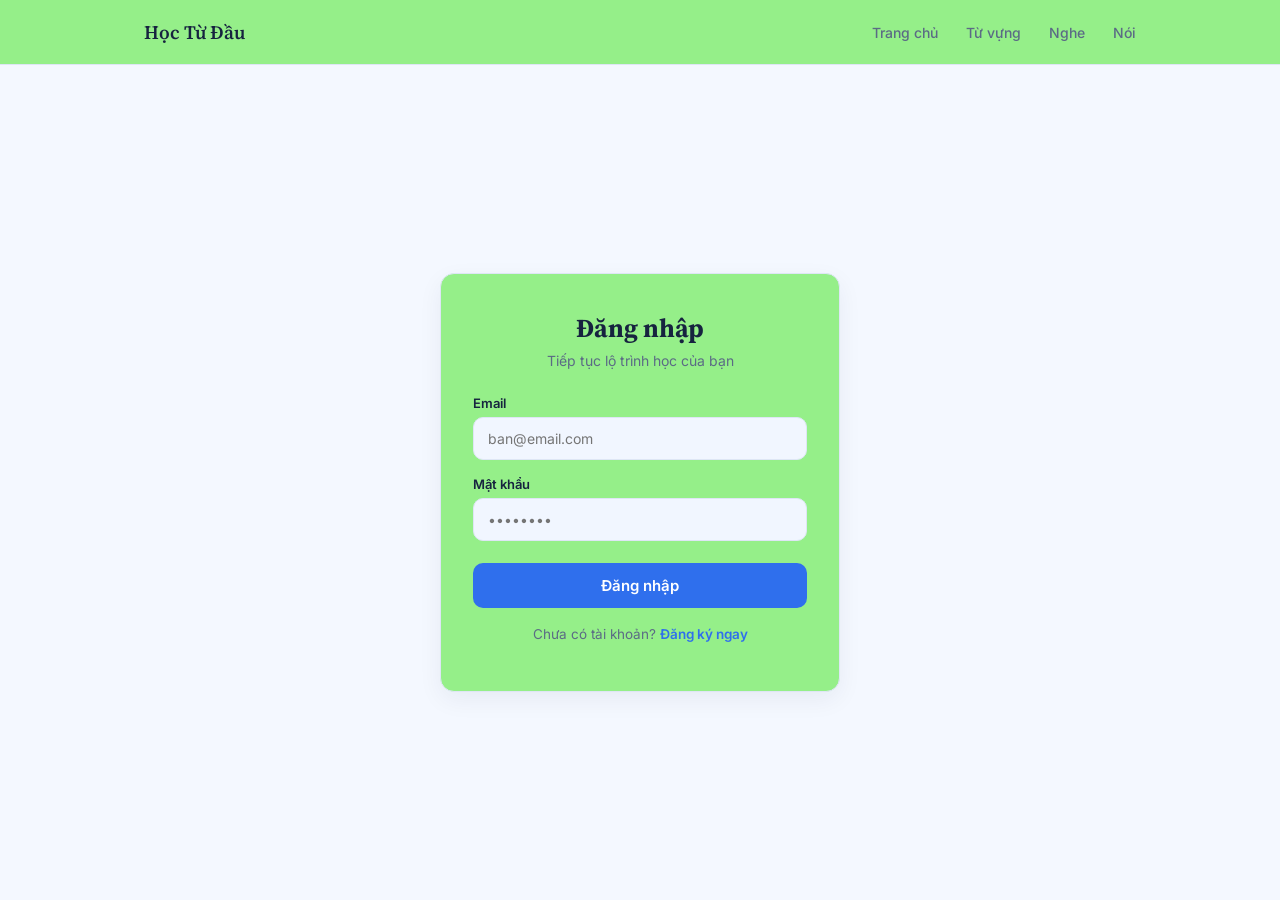
==== login.html @ 194d9481 "first commit" ====
<!DOCTYPE html>
<html lang="vi">
<head>
<meta charset="UTF-8">
<meta name="viewport" content="width=device-width, initial-scale=1.0">
<title>Đăng nhập — Học Từ Đầu</title>
<link rel="preconnect" href="https://fonts.googleapis.com">
<link href="https://fonts.googleapis.com/css2?family=Source+Serif+4:opsz,wght@8..60,500;8..60,600&family=Inter:wght@400;500;600;700&display=swap" rel="stylesheet">
<link rel="stylesheet" href="assets/css/style.css">
</head>
<body>

  <header class="site-header">
    <div class="container">
      <a href="index.html" class="logo">Học Từ Đầu</a>
      <ul class="nav-links">
        <li><a href="index.html">Trang chủ</a></li>
        <li><a href="pages/tu-vung.html">Từ vựng</a></li>
        <li><a href="pages/nghe.html">Nghe</a></li>
        <li><a href="pages/noi.html">Nói</a></li>
      </ul>
    </div>
  </header>

  <div class="auth-wrap">
    <div class="auth-card">
      <h1>Đăng nhập</h1>
      <p class="auth-sub">Tiếp tục lộ trình học của bạn</p>

      <div class="auth-banner warn" id="authBanner"></div>

      <form id="loginForm">
        <div class="field">
          <label for="email">Email</label>
          <input type="email" id="email" placeholder="ban@email.com" required>
        </div>
        <div class="field">
          <label for="password">Mật khẩu</label>
          <input type="password" id="password" placeholder="••••••••" required>
        </div>
        <button type="submit" class="auth-submit">Đăng nhập</button>
      </form>

      <p class="auth-switch">
        Chưa có tài khoản? <a href="signup.html">Đăng ký ngay</a>
      </p>
    </div>
  </div>

  <script src="assets/js/auth.js"></script>
  <script>
    const banner = document.getElementById('authBanner');

    document.getElementById('loginForm').addEventListener('submit', (e) => {
      e.preventDefault();
      const email = document.getElementById('email').value.trim();
      const password = document.getElementById('password').value;

      const result = loginUser(email, password);

      if (result.ok) {
        window.location.href = 'index.html';
        return;
      }

      if (result.reason === 'no-account') {
        banner.textContent = 'Bạn chưa có tài khoản. Vui lòng đăng ký tài khoản trước khi đăng nhập.';
      } else {
        banner.textContent = 'Sai mật khẩu. Vui lòng thử lại.';
      }
      banner.classList.add('show');
    });
  </script>

</body>
</html>
---- assets/css/style.css ----
:root{
  --ink:#16233F;
  --ink-soft:#5B6B85;
  --paper:#F4F8FF;
  --card:#95ef89;
  --blue:#2F6FED;
  --blue-deep:#1E52C2;
  --blue-soft:#E7EFFE;
  --blue-softer:#F1F6FF;
  --sage:#2E9B6B;
  --sage-soft:#E3F5EC;
  --coral:#E0574B;
  --coral-soft:#FCEAE8;
  --lock:#9AA6BC;
  --lock-soft:#EEF1F6;
  --line:#DEE6F5;
  --radius:14px;
  
  --amber:var(--blue-soft);
  --amber-deep:var(--blue--softer);
}
*{ box-sizing:border-box; }
body{
  margin:0;
  background:var(--paper);
  font-family:'Inter',sans-serif;
  color:var(--ink);
}
a{ color:inherit; }
.container{
  max-width:1040px;
  margin:0 auto;
  padding:0 24px;
}

/* ---------- Header / Nav ---------- */
.site-header{
  background:var(--card);
  border-bottom:1px solid var(--line);
}
.site-header .container{
  display:flex;
  align-items:center;
  justify-content:space-between;
  height:64px;
}
.logo{
  font-family:'Source Serif 4',serif;
  font-weight:600;
  font-size:19px;
  text-decoration:none;
  color:var(--ink);
}
.nav-links{
  display:flex;
  gap:28px;
  list-style:none;
  margin:0;
  padding:0;
}
.nav-links a{
  text-decoration:none;
  font-size:14px;
  font-weight:500;
  color:var(--ink-soft);
  padding:6px 0;
  border-bottom:2px solid transparent;
}
.nav-links a:hover,
.nav-links a.active{
  color:var(--ink);
  border-bottom-color:var(--amber);
}

/* ---------- Hero ---------- */
.hero{
  padding:72px 0 56px;
}
.hero .container{
  display:flex;
  flex-direction:column;
  align-items:flex-start;
  max-width:640px;
}
.hero .eyebrow{
  font-size:14px;
  color:var(--sage);
  font-weight:600;
  margin:0 0 14px;
}
.hero h1{
  font-family:'Source Serif 4',serif;
  font-weight:600;
  font-size:44px;
  line-height:1.15;
  letter-spacing:-0.01em;
  margin:0 0 18px;
}
.hero p{
  font-size:16px;
  line-height:1.6;
  color:var(--ink-soft);
  margin:0 0 32px;
}
.hero-actions{
  display:flex;
  gap:14px;
}
.btn{
  display:inline-block;
  text-decoration:none;
  font-family:'Inter',sans-serif;
  font-weight:600;
  font-size:15px;
  padding:13px 24px;
  border-radius:10px;
  border:1px solid transparent;
  cursor:pointer;
}
.btn-primary{
  background:var(--ink);
  color:#fff;
}
.btn-primary:hover{ background:#101c33; }
.btn-secondary{
  background:transparent;
  color:var(--ink);
  border-color:var(--line);
}
.btn-secondary:hover{ border-color:var(--ink); }

/* ---------- Feature cards ---------- */
.features{
  padding:8px 0 72px;
}
.features .section-title{
  font-family:'Source Serif 4',serif;
  font-size:24px;
  font-weight:600;
  margin:0 0 6px;
}
.features .section-sub{
  color:var(--ink-soft);
  font-size:15px;
  margin:0 0 32px;
}
.feature-grid{
  display:grid;
  grid-template-columns:repeat(3,1fr);
  gap:20px;
}
.feature-card{
  background:var(--card);
  border:1px solid var(--line);
  border-radius:var(--radius);
  padding:26px 22px;
  text-decoration:none;
  color:var(--ink);
  display:flex;
  flex-direction:column;
  gap:10px;
}
.feature-card:hover{ border-color:var(--amber); }
.feature-card .icon{
  width:38px;
  height:38px;
  border-radius:10px;
  display:flex;
  align-items:center;
  justify-content:center;
  font-size:18px;
  margin-bottom:6px;
}
.feature-card.vocab .icon{ background:var(--sage-soft); }
.feature-card.listen .icon{ background:#E3EAF7; }
.feature-card.speak .icon{ background:var(--coral-soft); }
.feature-card h3{
  font-size:17px;
  margin:0;
}
.feature-card p{
  font-size:14px;
  color:var(--ink-soft);
  line-height:1.5;
  margin:0;
}
.feature-card .status{
  font-size:12px;
  font-weight:600;
  margin-top:4px;
}
.status.ready{ color:var(--sage); }
.status.soon{ color:var(--ink-soft); }

/* ---------- Footer ---------- */
.site-footer{
  border-top:1px solid var(--line);
  padding:24px 0;
}
.site-footer .container{
  font-size:13px;
  color:var(--ink-soft);
}

/* ---------- Placeholder page (Nghe / Nói) ---------- */
.placeholder-wrap{
  padding:80px 0;
  text-align:center;
}
.placeholder-wrap .badge{
  display:inline-block;
  background:var(--sage-soft);
  color:var(--sage);
  font-size:13px;
  font-weight:600;
  padding:6px 14px;
  border-radius:99px;
  margin-bottom:18px;
}
.placeholder-wrap h1{
  font-family:'Source Serif 4',serif;
  font-size:30px;
  margin:0 0 12px;
}
.placeholder-wrap p{
  color:var(--ink-soft);
  max-width:440px;
  margin:0 auto 28px;
  line-height:1.6;
}

@media (max-width:720px){
  .feature-grid{ grid-template-columns:1fr; }
  .hero h1{ font-size:32px; }
  .nav-links{ display:none; }
}

/* ---------- Flashcard page (trang từ vựng) ---------- */
.page-wrap{
  display:flex;
  flex-direction:column;
  align-items:center;
  padding:48px 20px 80px;
}
.page-wrap header.page-head{
  text-align:center;
  margin-bottom:32px;
}
.page-head .eyebrow{
  font-size:14px;
  color:var(--ink-soft);
  margin:0 0 6px;
}
.page-head h1{
  font-family:'Source Serif 4',serif;
  font-weight:600;
  font-size:32px;
  margin:0;
  letter-spacing:-0.01em;
}
.progress-wrap{ width:100%; max-width:420px; margin-bottom:28px; }
.progress-track{ height:6px; background:var(--line); border-radius:99px; overflow:hidden; }
.progress-fill{ height:100%; background:var(--amber); border-radius:99px; transition:width .35s ease; width:0%; }
.progress-label{ display:flex; justify-content:space-between; font-size:13px; color:var(--ink-soft); margin-top:8px; }

.card{
  width:100%; max-width:420px;
  background:var(--card);
  border-radius:var(--radius);
  border:1px solid var(--line);
  box-shadow:0 1px 2px rgba(27,42,74,.04), 0 8px 24px rgba(27,42,74,.06);
  padding:40px 32px 32px;
  text-align:center;
  position:relative;
}
.card-index{ position:absolute; top:18px; left:20px; font-size:13px; color:var(--ink-soft); }
.word-en{ font-family:'Source Serif 4',serif; font-weight:600; font-size:38px; margin:20px 0 4px; letter-spacing:-0.01em; }
.word-type{ font-size:13px; color:var(--ink-soft); margin-bottom:24px; font-style:italic; }

.sound-btn{
  display:inline-flex; align-items:center; gap:6px;
  background:none; border:1px solid var(--line); border-radius:99px;
  padding:8px 16px; font-size:14px; color:var(--ink); cursor:pointer;
  margin-bottom:28px; font-family:'Inter',sans-serif;
}
.sound-btn:hover{ border-color:var(--amber); color:var(--amber-deep); }

.meaning-box{
  text-align:left; background:var(--paper); border-radius:10px; padding:16px 18px;
  margin-bottom:24px; max-height:0; overflow:hidden; opacity:0;
  transition:max-height .3s ease, opacity .3s ease;
}
.meaning-box.show{ max-height:200px; opacity:1; }
.meaning-box .vi{ font-weight:600; font-size:18px; margin:0 0 6px; color:var(--sage); }
.meaning-box .example{ font-size:14px; color:var(--ink-soft); margin:0; line-height:1.5; }

.reveal-btn{
  width:100%; background:var(--ink); color:#fff; border:none; border-radius:10px;
  padding:14px; font-size:15px; font-weight:600; cursor:pointer; margin-bottom:16px;
  font-family:'Inter',sans-serif;
}
.reveal-btn:hover{ background:#101c33; }
.reveal-btn:disabled{ background:var(--line); color:var(--ink-soft); cursor:default; }

.judge-row{ display:flex; gap:12px; }
.judge-btn{
  flex:1; border:none; border-radius:10px; padding:14px; font-size:15px; font-weight:600;
  cursor:pointer; font-family:'Inter',sans-serif; transition:transform .1s ease;
}
.judge-btn:disabled{ opacity:.4; cursor:default; }
.judge-btn:active:not(:disabled){ transform:scale(0.97); }
.btn-forgot{ background:var(--coral-soft); color:var(--coral); }
.btn-forgot:hover:not(:disabled){ background:#F2D6D1; }
.btn-known{ background:var(--sage-soft); color:var(--sage); }
.btn-known:hover:not(:disabled){ background:#D5E7DB; }

.summary{ text-align:center; }
.summary h2{ font-family:'Source Serif 4',serif; font-size:28px; margin:0 0 8px; }
.summary p{ color:var(--ink-soft); margin:0 0 24px; }
.stat-row{ display:flex; gap:16px; justify-content:center; margin-bottom:28px; }
.stat{ padding:16px 24px; border-radius:10px; }
.stat.known{ background:var(--sage-soft); }
.stat.forgot{ background:var(--coral-soft); }
.stat .num{ font-size:28px; font-weight:700; font-family:'Source Serif 4',serif; }
.stat.known .num{ color:var(--sage); }
.stat.forgot .num{ color:var(--coral); }
.stat .label{ font-size:13px; color:var(--ink-soft); margin-top:2px; }
.restart-btn{
  background:var(--amber); color:#fff; border:none; border-radius:10px;
  padding:14px 28px; font-size:15px; font-weight:600; cursor:pointer; font-family:'Inter',sans-serif;
}
.restart-btn:hover{ background:var(--amber-deep); }
.hidden{ display:none; }

/* ================= AUTH (Đăng nhập / Đăng ký) ================= */
.auth-wrap{
  min-height:calc(100vh - 65px);
  display:flex;
  align-items:center;
  justify-content:center;
  padding:40px 20px;
}
.auth-card{
  width:100%;
  max-width:400px;
  background:var(--card);
  border:1px solid var(--line);
  border-radius:var(--radius);
  padding:36px 32px;
  box-shadow:0 8px 24px rgba(22,35,63,.06);
}
.auth-card h1{
  font-family:'Source Serif 4',serif;
  font-size:26px;
  margin:0 0 6px;
  text-align:center;
}
.auth-card .auth-sub{
  text-align:center;
  color:var(--ink-soft);
  font-size:14px;
  margin:0 0 26px;
}
.field{ margin-bottom:16px; }
.field label{
  display:block;
  font-size:13px;
  font-weight:600;
  margin-bottom:6px;
  color:var(--ink);
}
.field input{
  width:100%;
  padding:12px 14px;
  border:1px solid var(--line);
  border-radius:10px;
  font-size:14px;
  font-family:'Inter',sans-serif;
  background:var(--blue-softer);
}
.field input:focus{
  outline:none;
  border-color:var(--blue);
  background:#fff;
}
.auth-submit{
  width:100%;
  background:var(--blue);
  color:#fff;
  border:none;
  border-radius:10px;
  padding:13px;
  font-size:15px;
  font-weight:600;
  cursor:pointer;
  font-family:'Inter',sans-serif;
  margin-top:6px;
}
.auth-submit:hover{ background:var(--blue-deep); }
.auth-switch{
  text-align:center;
  font-size:13.5px;
  color:var(--ink-soft);
  margin-top:18px;
}
.auth-switch a{ color:var(--blue); font-weight:600; text-decoration:none; }
.auth-switch a:hover{ text-decoration:underline; }
.auth-banner{
  display:none;
  font-size:13.5px;
  padding:10px 14px;
  border-radius:10px;
  margin-bottom:18px;
  line-height:1.5;
}
.auth-banner.show{ display:block; }
.auth-banner.warn{ background:var(--coral-soft); color:var(--coral); }
.auth-banner.ok{ background:var(--sage-soft); color:var(--sage); }
.nav-auth{
  display:flex;
  align-items:center;
  gap:10px;
}
.nav-auth .btn{ padding:9px 18px; font-size:13.5px; }
.nav-user{
  display:flex;
  align-items:center;
  gap:10px;
  font-size:14px;
  font-weight:600;
}
.nav-user .avatar{
  width:32px; height:32px; border-radius:50%;
  background:var(--blue-soft); color:var(--blue-deep);
  display:flex; align-items:center; justify-content:center;
  font-size:13px; font-weight:700;
}
.nav-user .logout-link{
  font-size:13px; font-weight:500; color:var(--ink-soft);
  text-decoration:none; border-bottom:1px dashed var(--line);
}

/* ================= Level selector (A1 - C2) ================= */
.level-select-wrap{ padding:44px 0 12px; }
.level-select-wrap .container{ max-width:1040px; }
.level-select-wrap .page-title{
  font-family:'Source Serif 4',serif;
  font-size:28px;
  margin:0 0 4px;
}
.level-select-wrap .page-sub{
  color:var(--ink-soft);
  font-size:14.5px;
  margin:0 0 24px;
}
.level-row{
  display:flex;
  gap:10px;
  flex-wrap:wrap;
  margin-bottom:36px;
}
.level-pill{
  border:1.5px solid var(--line);
  background:var(--card);
  border-radius:12px;
  padding:12px 18px;
  cursor:pointer;
  text-align:left;
  font-family:'Inter',sans-serif;
  min-width:96px;
}
.level-pill .code{
  font-family:'Source Serif 4',serif;
  font-weight:600;
  font-size:18px;
  color:var(--ink);
}
.level-pill .name{
  display:block;
  font-size:11.5px;
  color:var(--ink-soft);
  margin-top:2px;
}
.level-pill.active{
  border-color:var(--blue);
  background:var(--blue-soft);
}
.level-pill.active .code{ color:var(--blue-deep); }
.level-pill:not(.active):hover{ border-color:var(--ink-soft); }

/* ================= Topic grid (chủ đề học) ================= */
.topic-grid{
  display:grid;
  grid-template-columns:repeat(4,1fr);
  gap:18px;
  padding-bottom:56px;
}
.topic-card{
  background:var(--card);
  border:1px solid var(--line);
  border-radius:var(--radius);
  padding:22px 16px;
  text-align:center;
  text-decoration:none;
  color:var(--ink);
  display:flex;
  flex-direction:column;
  align-items:center;
  gap:8px;
}
.topic-card .emoji{
  width:52px; height:52px;
  border-radius:50%;
  background:var(--blue-soft);
  display:flex; align-items:center; justify-content:center;
  font-size:24px;
  margin-bottom:4px;
}
.topic-card h3{ margin:0; font-size:15px; }
.topic-card .meta{ font-size:12px; color:var(--ink-soft); }
.topic-card.unlocked:hover{ border-color:var(--blue); }
.topic-card.locked{
  opacity:.6;
  cursor:default;
  pointer-events:none;
}
.topic-card.locked .emoji{ background:var(--lock-soft); color:var(--lock); }
.topic-card .lock-tag{
  font-size:11px;
  font-weight:600;
  color:var(--lock);
  background:var(--lock-soft);
  padding:3px 9px;
  border-radius:99px;
}

@media (max-width:760px){
  .topic-grid{ grid-template-columns:repeat(2,1fr); }
}

/* ================= Fill-in-the-blank (viết từ) ================= */
.fill-blank-box{
  text-align:left;
}
.fill-blank-box .instruction{
  font-size:13px;
  color:var(--ink-soft);
  margin:0 0 18px;
}
.fill-sentence{
  font-size:17px;
  line-height:1.7;
  margin-bottom:18px;
}
.fill-sentence input{
  width:120px;
  border:none;
  border-bottom:2px solid var(--blue);
  background:var(--blue-softer);
  border-radius:6px 6px 0 0;
  padding:4px 8px;
  font-size:16px;
  font-family:'Inter',sans-serif;
  text-align:center;
}
.fill-sentence input:focus{ outline:none; background:var(--blue-soft); }
.fill-sentence input.correct{ border-color:var(--sage); background:var(--sage-soft); }
.fill-sentence input.wrong{ border-color:var(--coral); background:var(--coral-soft); }
.fill-hint{
  font-size:13px;
  color:var(--ink-soft);
  margin-bottom:20px;
}
.check-btn{
  width:100%;
  background:var(--blue);
  color:#fff;
  border:none;
  border-radius:10px;
  padding:14px;
  font-size:15px;
  font-weight:600;
  cursor:pointer;
  font-family:'Inter',sans-serif;
}
.check-btn:hover{ background:var(--blue-deep); }
.fill-feedback{
  margin-top:14px;
  font-size:14px;
  font-weight:600;
  text-align:center;
}
.fill-feedback.ok{ color:var(--sage); }
.fill-feedback.no{ color:var(--coral); }

/* ================= Nghe: hội thoại điền từ ================= */
.dialogue-card{
  width:100%;
  max-width:560px;
  background:var(--card);
  border:1px solid var(--line);
  border-radius:var(--radius);
  padding:30px 28px;
  box-shadow:0 1px 2px rgba(22,35,63,.04), 0 8px 24px rgba(22,35,63,.06);
}
.dialogue-scene{
  font-size:13px;
  color:var(--ink-soft);
  background:var(--blue-softer);
  border-radius:10px;
  padding:10px 14px;
  margin-bottom:20px;
}
.dialogue-line{
  display:flex;
  gap:12px;
  margin-bottom:18px;
  align-items:flex-start;
}
.dialogue-line .speaker{
  width:34px; height:34px; border-radius:50%;
  background:var(--blue-soft); color:var(--blue-deep);
  display:flex; align-items:center; justify-content:center;
  font-size:13px; font-weight:700; flex-shrink:0;
}
.dialogue-line .bubble{
  background:var(--blue-softer);
  border-radius:10px;
  padding:12px 14px;
  font-size:14.5px;
  line-height:1.6;
  flex:1;
}
.dialogue-line .play-line{
  border:none; background:none; cursor:pointer;
  font-size:15px; margin-right:6px;
}
.dialogue-line input{
  border:none;
  border-bottom:2px solid var(--blue);
  background:#fff;
  border-radius:4px 4px 0 0;
  padding:2px 6px;
  font-size:14.5px;
  width:100px;
  text-align:center;
  font-family:'Inter',sans-serif;
}
.dialogue-line input.correct{ border-color:var(--sage); background:var(--sage-soft); }
.dialogue-line input.wrong{ border-color:var(--coral); background:var(--coral-soft); }

/* ================= Nói: hội thoại luyện nói ================= */
.speak-card{
  width:100%;
  max-width:560px;
  background:var(--card);
  border:1px solid var(--line);
  border-radius:var(--radius);
  padding:30px 28px 26px;
  box-shadow:0 1px 2px rgba(22,35,63,.04), 0 8px 24px rgba(22,35,63,.06);
}
.speak-scene{
  font-size:13px;
  color:var(--ink-soft);
  background:var(--blue-softer);
  border-radius:10px;
  padding:10px 14px;
  margin-bottom:20px;
}
.chat-log{
  display:flex;
  flex-direction:column;
  gap:14px;
  margin-bottom:22px;
  min-height:60px;
}
.chat-bubble{
  max-width:78%;
  padding:11px 14px;
  border-radius:14px;
  font-size:14.5px;
  line-height:1.55;
}
.chat-bubble.ai{
  align-self:flex-start;
  background:var(--blue-softer);
  border-bottom-left-radius:4px;
}
.chat-bubble.me{
  align-self:flex-end;
  background:var(--blue);
  color:#fff;
  border-bottom-right-radius:4px;
}
.chat-bubble .play-line{
  border:none; background:none; cursor:pointer; font-size:13px; margin-right:6px;
}
.speak-controls{
  display:flex;
  gap:10px;
  align-items:center;
}
.mic-btn{
  flex-shrink:0;
  width:52px; height:52px;
  border-radius:50%;
  border:none;
  background:var(--blue);
  color:#fff;
  font-size:20px;
  cursor:pointer;
}
.mic-btn.recording{ background:var(--coral); }
.mic-btn:hover{ background:var(--blue-deep); }
.speak-hint-text{
  font-size:13px;
  color:var(--ink-soft);
  flex:1;
}
.next-turn-btn{
  width:100%;
  margin-top:16px;
  background:var(--ink);
  color:#fff;
  border:none;
  border-radius:10px;
  padding:13px;
  font-size:14.5px;
  font-weight:600;
  cursor:pointer;
  font-family:'Inter',sans-serif;
}
.next-turn-btn:hover{ background:#0f1a30; }
.next-turn-btn:disabled{ background:var(--line); color:var(--ink-soft); cursor:default; }
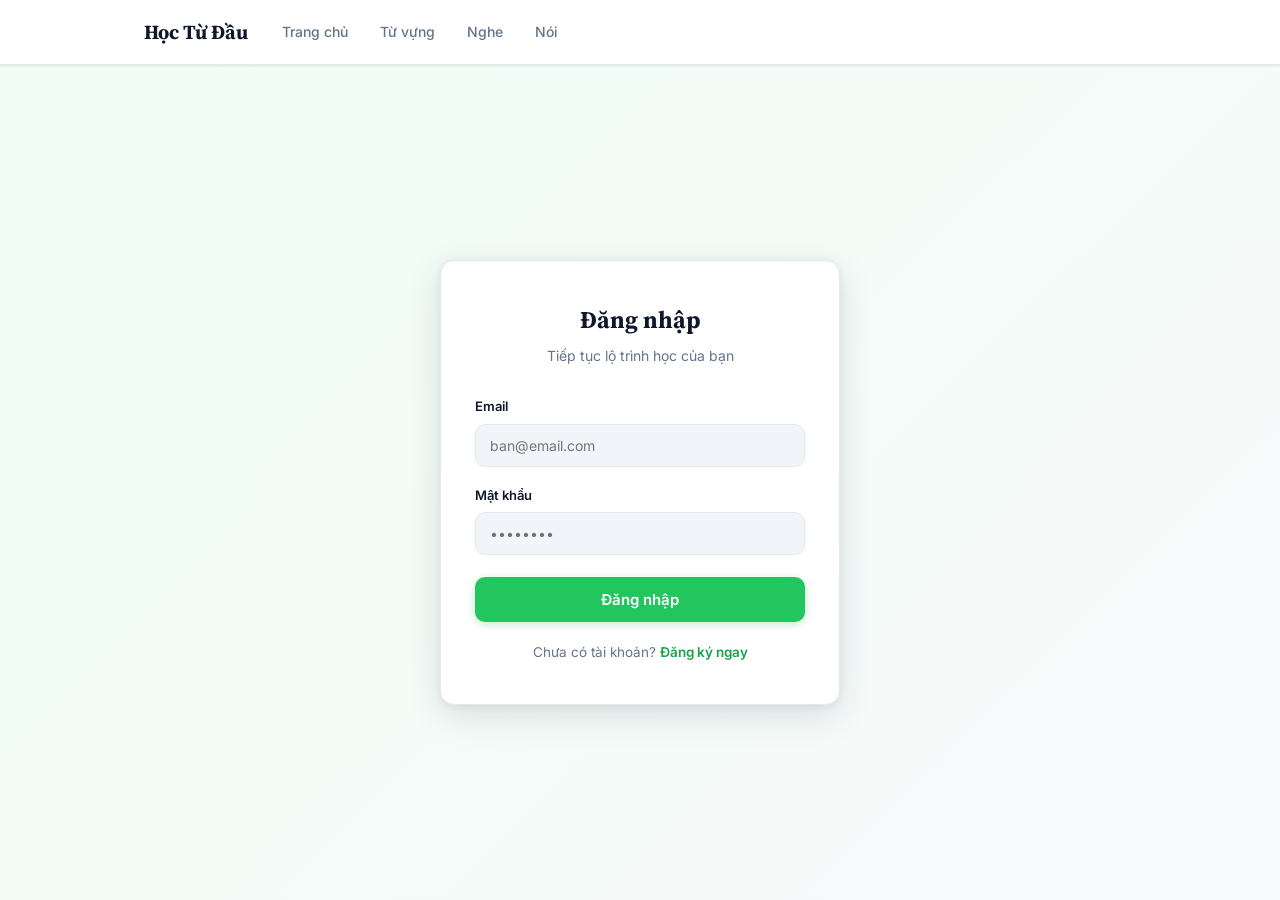
==== commit 920ac39b: "Initial project" ====
--- a/login.html
+++ b/login.html
@@ -49,26 +49,35 @@
 
   <script src="assets/js/auth.js"></script>
   <script>
-    const banner = document.getElementById('authBanner');
+    const banner  = document.getElementById('authBanner');
+    const btnSubmit = document.querySelector('.auth-submit');
 
-    document.getElementById('loginForm').addEventListener('submit', (e) => {
+    document.getElementById('loginForm').addEventListener('submit', async (e) => {
       e.preventDefault();
-      const email = document.getElementById('email').value.trim();
+
+      // Hiện trạng thái đang tải
+      btnSubmit.textContent = 'Đang đăng nhập…';
+      btnSubmit.disabled = true;
+      banner.classList.remove('show');
+
+      const email    = document.getElementById('email').value.trim();
       const password = document.getElementById('password').value;
 
-      const result = loginUser(email, password);
+      // loginUser giờ là async — phải dùng await
+      const result = await loginUser(email, password);
 
       if (result.ok) {
         window.location.href = 'index.html';
         return;
       }
 
-      if (result.reason === 'no-account') {
-        banner.textContent = 'Bạn chưa có tài khoản. Vui lòng đăng ký tài khoản trước khi đăng nhập.';
-      } else {
-        banner.textContent = 'Sai mật khẩu. Vui lòng thử lại.';
-      }
+      // Hiện thông báo lỗi từ server
+      banner.textContent = result.message || 'Email hoặc mật khẩu không đúng.';
       banner.classList.add('show');
+
+      // Khôi phục nút
+      btnSubmit.textContent = 'Đăng nhập';
+      btnSubmit.disabled = false;
     });
   </script>
 
--- a/assets/css/style.css
+++ b/assets/css/style.css
@@ -1,734 +1,1734 @@
-:root{
-  --ink:#16233F;
-  --ink-soft:#5B6B85;
-  --paper:#F4F8FF;
-  --card:#95ef89;
-  --blue:#2F6FED;
-  --blue-deep:#1E52C2;
-  --blue-soft:#E7EFFE;
-  --blue-softer:#F1F6FF;
-  --sage:#2E9B6B;
-  --sage-soft:#E3F5EC;
-  --coral:#E0574B;
-  --coral-soft:#FCEAE8;
-  --lock:#9AA6BC;
-  --lock-soft:#EEF1F6;
-  --line:#DEE6F5;
-  --radius:14px;
-  
-  --amber:var(--blue-soft);
-  --amber-deep:var(--blue--softer);
-}
-*{ box-sizing:border-box; }
-body{
-  margin:0;
-  background:var(--paper);
-  font-family:'Inter',sans-serif;
-  color:var(--ink);
-}
-a{ color:inherit; }
-.container{
-  max-width:1040px;
-  margin:0 auto;
-  padding:0 24px;
-}
-
-/* ---------- Header / Nav ---------- */
-.site-header{
-  background:var(--card);
-  border-bottom:1px solid var(--line);
-}
-.site-header .container{
-  display:flex;
-  align-items:center;
-  justify-content:space-between;
-  height:64px;
-}
-.logo{
-  font-family:'Source Serif 4',serif;
-  font-weight:600;
-  font-size:19px;
-  text-decoration:none;
-  color:var(--ink);
-}
-.nav-links{
-  display:flex;
-  gap:28px;
-  list-style:none;
-  margin:0;
-  padding:0;
-}
-.nav-links a{
-  text-decoration:none;
-  font-size:14px;
-  font-weight:500;
-  color:var(--ink-soft);
-  padding:6px 0;
-  border-bottom:2px solid transparent;
-}
-.nav-links a:hover,
-.nav-links a.active{
-  color:var(--ink);
-  border-bottom-color:var(--amber);
-}
-
-/* ---------- Hero ---------- */
-.hero{
-  padding:72px 0 56px;
-}
-.hero .container{
-  display:flex;
-  flex-direction:column;
-  align-items:flex-start;
-  max-width:640px;
-}
-.hero .eyebrow{
-  font-size:14px;
-  color:var(--sage);
-  font-weight:600;
-  margin:0 0 14px;
-}
-.hero h1{
-  font-family:'Source Serif 4',serif;
-  font-weight:600;
-  font-size:44px;
-  line-height:1.15;
-  letter-spacing:-0.01em;
-  margin:0 0 18px;
-}
-.hero p{
-  font-size:16px;
-  line-height:1.6;
-  color:var(--ink-soft);
-  margin:0 0 32px;
-}
-.hero-actions{
-  display:flex;
-  gap:14px;
-}
-.btn{
-  display:inline-block;
-  text-decoration:none;
-  font-family:'Inter',sans-serif;
-  font-weight:600;
-  font-size:15px;
-  padding:13px 24px;
-  border-radius:10px;
-  border:1px solid transparent;
-  cursor:pointer;
-}
-.btn-primary{
-  background:var(--ink);
-  color:#fff;
-}
-.btn-primary:hover{ background:#101c33; }
-.btn-secondary{
-  background:transparent;
-  color:var(--ink);
-  border-color:var(--line);
-}
-.btn-secondary:hover{ border-color:var(--ink); }
-
-/* ---------- Feature cards ---------- */
-.features{
-  padding:8px 0 72px;
-}
-.features .section-title{
-  font-family:'Source Serif 4',serif;
-  font-size:24px;
-  font-weight:600;
-  margin:0 0 6px;
-}
-.features .section-sub{
-  color:var(--ink-soft);
-  font-size:15px;
-  margin:0 0 32px;
-}
-.feature-grid{
-  display:grid;
-  grid-template-columns:repeat(3,1fr);
-  gap:20px;
-}
-.feature-card{
-  background:var(--card);
-  border:1px solid var(--line);
-  border-radius:var(--radius);
-  padding:26px 22px;
-  text-decoration:none;
-  color:var(--ink);
-  display:flex;
-  flex-direction:column;
-  gap:10px;
-}
-.feature-card:hover{ border-color:var(--amber); }
-.feature-card .icon{
-  width:38px;
-  height:38px;
-  border-radius:10px;
-  display:flex;
-  align-items:center;
-  justify-content:center;
-  font-size:18px;
-  margin-bottom:6px;
-}
-.feature-card.vocab .icon{ background:var(--sage-soft); }
-.feature-card.listen .icon{ background:#E3EAF7; }
-.feature-card.speak .icon{ background:var(--coral-soft); }
-.feature-card h3{
-  font-size:17px;
-  margin:0;
-}
-.feature-card p{
-  font-size:14px;
-  color:var(--ink-soft);
-  line-height:1.5;
-  margin:0;
-}
-.feature-card .status{
-  font-size:12px;
-  font-weight:600;
-  margin-top:4px;
-}
-.status.ready{ color:var(--sage); }
-.status.soon{ color:var(--ink-soft); }
-
-/* ---------- Footer ---------- */
-.site-footer{
-  border-top:1px solid var(--line);
-  padding:24px 0;
-}
-.site-footer .container{
-  font-size:13px;
-  color:var(--ink-soft);
-}
-
-/* ---------- Placeholder page (Nghe / Nói) ---------- */
-.placeholder-wrap{
-  padding:80px 0;
-  text-align:center;
-}
-.placeholder-wrap .badge{
-  display:inline-block;
-  background:var(--sage-soft);
-  color:var(--sage);
-  font-size:13px;
-  font-weight:600;
-  padding:6px 14px;
-  border-radius:99px;
-  margin-bottom:18px;
-}
-.placeholder-wrap h1{
-  font-family:'Source Serif 4',serif;
-  font-size:30px;
-  margin:0 0 12px;
-}
-.placeholder-wrap p{
-  color:var(--ink-soft);
-  max-width:440px;
-  margin:0 auto 28px;
-  line-height:1.6;
-}
-
-@media (max-width:720px){
-  .feature-grid{ grid-template-columns:1fr; }
-  .hero h1{ font-size:32px; }
-  .nav-links{ display:none; }
-}
-
-/* ---------- Flashcard page (trang từ vựng) ---------- */
-.page-wrap{
-  display:flex;
-  flex-direction:column;
-  align-items:center;
-  padding:48px 20px 80px;
-}
-.page-wrap header.page-head{
-  text-align:center;
-  margin-bottom:32px;
-}
-.page-head .eyebrow{
-  font-size:14px;
-  color:var(--ink-soft);
-  margin:0 0 6px;
-}
-.page-head h1{
-  font-family:'Source Serif 4',serif;
-  font-weight:600;
-  font-size:32px;
-  margin:0;
-  letter-spacing:-0.01em;
-}
-.progress-wrap{ width:100%; max-width:420px; margin-bottom:28px; }
-.progress-track{ height:6px; background:var(--line); border-radius:99px; overflow:hidden; }
-.progress-fill{ height:100%; background:var(--amber); border-radius:99px; transition:width .35s ease; width:0%; }
-.progress-label{ display:flex; justify-content:space-between; font-size:13px; color:var(--ink-soft); margin-top:8px; }
-
-.card{
-  width:100%; max-width:420px;
-  background:var(--card);
-  border-radius:var(--radius);
-  border:1px solid var(--line);
-  box-shadow:0 1px 2px rgba(27,42,74,.04), 0 8px 24px rgba(27,42,74,.06);
-  padding:40px 32px 32px;
-  text-align:center;
-  position:relative;
-}
-.card-index{ position:absolute; top:18px; left:20px; font-size:13px; color:var(--ink-soft); }
-.word-en{ font-family:'Source Serif 4',serif; font-weight:600; font-size:38px; margin:20px 0 4px; letter-spacing:-0.01em; }
-.word-type{ font-size:13px; color:var(--ink-soft); margin-bottom:24px; font-style:italic; }
-
-.sound-btn{
-  display:inline-flex; align-items:center; gap:6px;
-  background:none; border:1px solid var(--line); border-radius:99px;
-  padding:8px 16px; font-size:14px; color:var(--ink); cursor:pointer;
-  margin-bottom:28px; font-family:'Inter',sans-serif;
-}
-.sound-btn:hover{ border-color:var(--amber); color:var(--amber-deep); }
-
-.meaning-box{
-  text-align:left; background:var(--paper); border-radius:10px; padding:16px 18px;
-  margin-bottom:24px; max-height:0; overflow:hidden; opacity:0;
-  transition:max-height .3s ease, opacity .3s ease;
-}
-.meaning-box.show{ max-height:200px; opacity:1; }
-.meaning-box .vi{ font-weight:600; font-size:18px; margin:0 0 6px; color:var(--sage); }
-.meaning-box .example{ font-size:14px; color:var(--ink-soft); margin:0; line-height:1.5; }
-
-.reveal-btn{
-  width:100%; background:var(--ink); color:#fff; border:none; border-radius:10px;
-  padding:14px; font-size:15px; font-weight:600; cursor:pointer; margin-bottom:16px;
-  font-family:'Inter',sans-serif;
-}
-.reveal-btn:hover{ background:#101c33; }
-.reveal-btn:disabled{ background:var(--line); color:var(--ink-soft); cursor:default; }
-
-.judge-row{ display:flex; gap:12px; }
-.judge-btn{
-  flex:1; border:none; border-radius:10px; padding:14px; font-size:15px; font-weight:600;
-  cursor:pointer; font-family:'Inter',sans-serif; transition:transform .1s ease;
-}
-.judge-btn:disabled{ opacity:.4; cursor:default; }
-.judge-btn:active:not(:disabled){ transform:scale(0.97); }
-.btn-forgot{ background:var(--coral-soft); color:var(--coral); }
-.btn-forgot:hover:not(:disabled){ background:#F2D6D1; }
-.btn-known{ background:var(--sage-soft); color:var(--sage); }
-.btn-known:hover:not(:disabled){ background:#D5E7DB; }
-
-.summary{ text-align:center; }
-.summary h2{ font-family:'Source Serif 4',serif; font-size:28px; margin:0 0 8px; }
-.summary p{ color:var(--ink-soft); margin:0 0 24px; }
-.stat-row{ display:flex; gap:16px; justify-content:center; margin-bottom:28px; }
-.stat{ padding:16px 24px; border-radius:10px; }
-.stat.known{ background:var(--sage-soft); }
-.stat.forgot{ background:var(--coral-soft); }
-.stat .num{ font-size:28px; font-weight:700; font-family:'Source Serif 4',serif; }
-.stat.known .num{ color:var(--sage); }
-.stat.forgot .num{ color:var(--coral); }
-.stat .label{ font-size:13px; color:var(--ink-soft); margin-top:2px; }
-.restart-btn{
-  background:var(--amber); color:#fff; border:none; border-radius:10px;
-  padding:14px 28px; font-size:15px; font-weight:600; cursor:pointer; font-family:'Inter',sans-serif;
-}
-.restart-btn:hover{ background:var(--amber-deep); }
-.hidden{ display:none; }
-
-/* ================= AUTH (Đăng nhập / Đăng ký) ================= */
-.auth-wrap{
-  min-height:calc(100vh - 65px);
-  display:flex;
-  align-items:center;
-  justify-content:center;
-  padding:40px 20px;
-}
-.auth-card{
-  width:100%;
-  max-width:400px;
-  background:var(--card);
-  border:1px solid var(--line);
-  border-radius:var(--radius);
-  padding:36px 32px;
-  box-shadow:0 8px 24px rgba(22,35,63,.06);
-}
-.auth-card h1{
-  font-family:'Source Serif 4',serif;
-  font-size:26px;
-  margin:0 0 6px;
-  text-align:center;
-}
-.auth-card .auth-sub{
-  text-align:center;
-  color:var(--ink-soft);
-  font-size:14px;
-  margin:0 0 26px;
-}
-.field{ margin-bottom:16px; }
-.field label{
-  display:block;
-  font-size:13px;
-  font-weight:600;
-  margin-bottom:6px;
-  color:var(--ink);
-}
-.field input{
-  width:100%;
-  padding:12px 14px;
-  border:1px solid var(--line);
-  border-radius:10px;
-  font-size:14px;
-  font-family:'Inter',sans-serif;
-  background:var(--blue-softer);
-}
-.field input:focus{
-  outline:none;
-  border-color:var(--blue);
-  background:#fff;
-}
-.auth-submit{
-  width:100%;
-  background:var(--blue);
-  color:#fff;
-  border:none;
-  border-radius:10px;
-  padding:13px;
-  font-size:15px;
-  font-weight:600;
-  cursor:pointer;
-  font-family:'Inter',sans-serif;
-  margin-top:6px;
-}
-.auth-submit:hover{ background:var(--blue-deep); }
-.auth-switch{
-  text-align:center;
-  font-size:13.5px;
-  color:var(--ink-soft);
-  margin-top:18px;
-}
-.auth-switch a{ color:var(--blue); font-weight:600; text-decoration:none; }
-.auth-switch a:hover{ text-decoration:underline; }
-.auth-banner{
-  display:none;
-  font-size:13.5px;
-  padding:10px 14px;
-  border-radius:10px;
-  margin-bottom:18px;
-  line-height:1.5;
-}
-.auth-banner.show{ display:block; }
-.auth-banner.warn{ background:var(--coral-soft); color:var(--coral); }
-.auth-banner.ok{ background:var(--sage-soft); color:var(--sage); }
-.nav-auth{
-  display:flex;
-  align-items:center;
-  gap:10px;
-}
-.nav-auth .btn{ padding:9px 18px; font-size:13.5px; }
-.nav-user{
-  display:flex;
-  align-items:center;
-  gap:10px;
-  font-size:14px;
-  font-weight:600;
-}
-.nav-user .avatar{
-  width:32px; height:32px; border-radius:50%;
-  background:var(--blue-soft); color:var(--blue-deep);
-  display:flex; align-items:center; justify-content:center;
-  font-size:13px; font-weight:700;
-}
-.nav-user .logout-link{
-  font-size:13px; font-weight:500; color:var(--ink-soft);
-  text-decoration:none; border-bottom:1px dashed var(--line);
-}
-
-/* ================= Level selector (A1 - C2) ================= */
-.level-select-wrap{ padding:44px 0 12px; }
-.level-select-wrap .container{ max-width:1040px; }
-.level-select-wrap .page-title{
-  font-family:'Source Serif 4',serif;
-  font-size:28px;
-  margin:0 0 4px;
-}
-.level-select-wrap .page-sub{
-  color:var(--ink-soft);
-  font-size:14.5px;
-  margin:0 0 24px;
-}
-.level-row{
-  display:flex;
-  gap:10px;
-  flex-wrap:wrap;
-  margin-bottom:36px;
-}
-.level-pill{
-  border:1.5px solid var(--line);
-  background:var(--card);
-  border-radius:12px;
-  padding:12px 18px;
-  cursor:pointer;
-  text-align:left;
-  font-family:'Inter',sans-serif;
-  min-width:96px;
-}
-.level-pill .code{
-  font-family:'Source Serif 4',serif;
-  font-weight:600;
-  font-size:18px;
-  color:var(--ink);
-}
-.level-pill .name{
-  display:block;
-  font-size:11.5px;
-  color:var(--ink-soft);
-  margin-top:2px;
-}
-.level-pill.active{
-  border-color:var(--blue);
-  background:var(--blue-soft);
-}
-.level-pill.active .code{ color:var(--blue-deep); }
-.level-pill:not(.active):hover{ border-color:var(--ink-soft); }
-
-/* ================= Topic grid (chủ đề học) ================= */
-.topic-grid{
-  display:grid;
-  grid-template-columns:repeat(4,1fr);
-  gap:18px;
-  padding-bottom:56px;
-}
-.topic-card{
-  background:var(--card);
-  border:1px solid var(--line);
-  border-radius:var(--radius);
-  padding:22px 16px;
-  text-align:center;
-  text-decoration:none;
-  color:var(--ink);
-  display:flex;
-  flex-direction:column;
-  align-items:center;
-  gap:8px;
-}
-.topic-card .emoji{
-  width:52px; height:52px;
-  border-radius:50%;
-  background:var(--blue-soft);
-  display:flex; align-items:center; justify-content:center;
-  font-size:24px;
-  margin-bottom:4px;
-}
-.topic-card h3{ margin:0; font-size:15px; }
-.topic-card .meta{ font-size:12px; color:var(--ink-soft); }
-.topic-card.unlocked:hover{ border-color:var(--blue); }
-.topic-card.locked{
-  opacity:.6;
-  cursor:default;
-  pointer-events:none;
-}
-.topic-card.locked .emoji{ background:var(--lock-soft); color:var(--lock); }
-.topic-card .lock-tag{
-  font-size:11px;
-  font-weight:600;
-  color:var(--lock);
-  background:var(--lock-soft);
-  padding:3px 9px;
-  border-radius:99px;
-}
-
-@media (max-width:760px){
-  .topic-grid{ grid-template-columns:repeat(2,1fr); }
-}
-
-/* ================= Fill-in-the-blank (viết từ) ================= */
-.fill-blank-box{
-  text-align:left;
-}
-.fill-blank-box .instruction{
-  font-size:13px;
-  color:var(--ink-soft);
-  margin:0 0 18px;
-}
-.fill-sentence{
-  font-size:17px;
-  line-height:1.7;
-  margin-bottom:18px;
-}
-.fill-sentence input{
-  width:120px;
-  border:none;
-  border-bottom:2px solid var(--blue);
-  background:var(--blue-softer);
-  border-radius:6px 6px 0 0;
-  padding:4px 8px;
-  font-size:16px;
-  font-family:'Inter',sans-serif;
-  text-align:center;
-}
-.fill-sentence input:focus{ outline:none; background:var(--blue-soft); }
-.fill-sentence input.correct{ border-color:var(--sage); background:var(--sage-soft); }
-.fill-sentence input.wrong{ border-color:var(--coral); background:var(--coral-soft); }
-.fill-hint{
-  font-size:13px;
-  color:var(--ink-soft);
-  margin-bottom:20px;
-}
-.check-btn{
-  width:100%;
-  background:var(--blue);
-  color:#fff;
-  border:none;
-  border-radius:10px;
-  padding:14px;
-  font-size:15px;
-  font-weight:600;
-  cursor:pointer;
-  font-family:'Inter',sans-serif;
-}
-.check-btn:hover{ background:var(--blue-deep); }
-.fill-feedback{
-  margin-top:14px;
-  font-size:14px;
-  font-weight:600;
-  text-align:center;
-}
-.fill-feedback.ok{ color:var(--sage); }
-.fill-feedback.no{ color:var(--coral); }
-
-/* ================= Nghe: hội thoại điền từ ================= */
-.dialogue-card{
-  width:100%;
-  max-width:560px;
-  background:var(--card);
-  border:1px solid var(--line);
-  border-radius:var(--radius);
-  padding:30px 28px;
-  box-shadow:0 1px 2px rgba(22,35,63,.04), 0 8px 24px rgba(22,35,63,.06);
-}
-.dialogue-scene{
-  font-size:13px;
-  color:var(--ink-soft);
-  background:var(--blue-softer);
-  border-radius:10px;
-  padding:10px 14px;
-  margin-bottom:20px;
-}
-.dialogue-line{
-  display:flex;
-  gap:12px;
-  margin-bottom:18px;
-  align-items:flex-start;
-}
-.dialogue-line .speaker{
-  width:34px; height:34px; border-radius:50%;
-  background:var(--blue-soft); color:var(--blue-deep);
-  display:flex; align-items:center; justify-content:center;
-  font-size:13px; font-weight:700; flex-shrink:0;
-}
-.dialogue-line .bubble{
-  background:var(--blue-softer);
-  border-radius:10px;
-  padding:12px 14px;
-  font-size:14.5px;
-  line-height:1.6;
-  flex:1;
-}
-.dialogue-line .play-line{
-  border:none; background:none; cursor:pointer;
-  font-size:15px; margin-right:6px;
-}
-.dialogue-line input{
-  border:none;
-  border-bottom:2px solid var(--blue);
-  background:#fff;
-  border-radius:4px 4px 0 0;
-  padding:2px 6px;
-  font-size:14.5px;
-  width:100px;
-  text-align:center;
-  font-family:'Inter',sans-serif;
-}
-.dialogue-line input.correct{ border-color:var(--sage); background:var(--sage-soft); }
-.dialogue-line input.wrong{ border-color:var(--coral); background:var(--coral-soft); }
-
-/* ================= Nói: hội thoại luyện nói ================= */
-.speak-card{
-  width:100%;
-  max-width:560px;
-  background:var(--card);
-  border:1px solid var(--line);
-  border-radius:var(--radius);
-  padding:30px 28px 26px;
-  box-shadow:0 1px 2px rgba(22,35,63,.04), 0 8px 24px rgba(22,35,63,.06);
-}
-.speak-scene{
-  font-size:13px;
-  color:var(--ink-soft);
-  background:var(--blue-softer);
-  border-radius:10px;
-  padding:10px 14px;
-  margin-bottom:20px;
-}
-.chat-log{
-  display:flex;
-  flex-direction:column;
-  gap:14px;
-  margin-bottom:22px;
-  min-height:60px;
-}
-.chat-bubble{
-  max-width:78%;
-  padding:11px 14px;
-  border-radius:14px;
-  font-size:14.5px;
-  line-height:1.55;
-}
-.chat-bubble.ai{
-  align-self:flex-start;
-  background:var(--blue-softer);
-  border-bottom-left-radius:4px;
-}
-.chat-bubble.me{
-  align-self:flex-end;
-  background:var(--blue);
-  color:#fff;
-  border-bottom-right-radius:4px;
-}
-.chat-bubble .play-line{
-  border:none; background:none; cursor:pointer; font-size:13px; margin-right:6px;
-}
-.speak-controls{
-  display:flex;
-  gap:10px;
-  align-items:center;
-}
-.mic-btn{
-  flex-shrink:0;
-  width:52px; height:52px;
-  border-radius:50%;
-  border:none;
-  background:var(--blue);
-  color:#fff;
-  font-size:20px;
-  cursor:pointer;
-}
-.mic-btn.recording{ background:var(--coral); }
-.mic-btn:hover{ background:var(--blue-deep); }
-.speak-hint-text{
-  font-size:13px;
-  color:var(--ink-soft);
-  flex:1;
-}
-.next-turn-btn{
-  width:100%;
-  margin-top:16px;
-  background:var(--ink);
-  color:#fff;
-  border:none;
-  border-radius:10px;
-  padding:13px;
-  font-size:14.5px;
-  font-weight:600;
-  cursor:pointer;
-  font-family:'Inter',sans-serif;
-}
-.next-turn-btn:hover{ background:#0f1a30; }
-.next-turn-btn:disabled{ background:var(--line); color:var(--ink-soft); cursor:default; }
+/* ============================================================
+   LEARN ENGLISH WEB — Global Stylesheet
+   Theme    : Green (MyWords-inspired)
+   Modes    : Light (default) + Dark [data-theme='dark']
+   Fonts    : Inter (body) + Source Serif 4 (headings)
+   Author   : 24CT2 – Ngô Thị Thơ
+   ============================================================ */
+
+/* ============================================================
+   1. CSS CUSTOM PROPERTIES (TOKENS)
+   ============================================================ */
+:root {
+  /* Brand – Green */
+  --primary:         #22C55E;
+  --primary-dark:    #16A34A;
+  --primary-soft:    #DCFCE7;
+  --primary-softer:  #F0FDF4;
+
+  /* Backgrounds */
+  --bg:              #F8FAFC;
+  --surface:         #FFFFFF;
+  --surface2:        #F1F5F9;
+
+  /* Text */
+  --ink:             #0F172A;
+  --ink-soft:        #64748B;
+
+  /* Borders */
+  --line:            #E2E8F0;
+
+  /* Danger */
+  --red:             #EF4444;
+  --red-soft:        #FEE2E2;
+
+  /* Warning */
+  --amber:           #F59E0B;
+  --amber-soft:      #FEF3C7;
+  --amber-deep:      #D97706;
+
+  /* Misc */
+  --lock:            #9AA6BC;
+  --lock-soft:       #EEF1F6;
+  --radius:          14px;
+
+  /* Shadows */
+  --shadow-sm:  0 1px 3px rgba(15,23,42,.06), 0 1px 2px rgba(15,23,42,.04);
+  --shadow-md:  0 4px 16px rgba(15,23,42,.08), 0 1px 4px rgba(15,23,42,.06);
+  --shadow-lg:  0 10px 36px rgba(15,23,42,.12), 0 2px 8px rgba(15,23,42,.06);
+
+  /* Transition */
+  --trans-color: background 0.3s ease, color 0.3s ease, border-color 0.3s ease;
+}
+
+/* ──────────────── DARK MODE OVERRIDES ──────────────────── */
+[data-theme='dark'] {
+  --bg:             #0F172A;
+  --surface:        #1E293B;
+  --surface2:       #334155;
+  --ink:            #F1F5F9;
+  --ink-soft:       #94A3B8;
+  --line:           #334155;
+  --primary-soft:   #14532D;
+  --primary-softer: #052e16;
+  --red-soft:       #450a0a;
+  --amber-soft:     #451a03;
+  --lock-soft:      #1e293b;
+  --shadow-sm:  0 1px 3px rgba(0,0,0,.3);
+  --shadow-md:  0 4px 16px rgba(0,0,0,.35);
+  --shadow-lg:  0 10px 36px rgba(0,0,0,.45);
+}
+
+/* ============================================================
+   2. RESET & BASE
+   ============================================================ */
+*, *::before, *::after {
+  box-sizing: border-box;
+  margin: 0;
+  padding: 0;
+}
+
+html {
+  scroll-behavior: smooth;
+}
+
+body {
+  font-family: 'Inter', sans-serif;
+  background: var(--bg);
+  color: var(--ink);
+  line-height: 1.6;
+  transition: var(--trans-color);
+  min-height: 100vh;
+}
+
+a {
+  color: inherit;
+  text-decoration: none;
+}
+
+img, svg {
+  display: block;
+  max-width: 100%;
+}
+
+button, input, textarea, select {
+  font-family: inherit;
+}
+
+/* ============================================================
+   3. LAYOUT HELPERS
+   ============================================================ */
+.container {
+  max-width: 1040px;
+  margin: 0 auto;
+  padding: 0 24px;
+}
+
+.hidden {
+  display: none !important;
+}
+
+/* ============================================================
+   4. ANIMATIONS
+   ============================================================ */
+@keyframes fade-in {
+  from { opacity: 0; transform: translateY(10px); }
+  to   { opacity: 1; transform: translateY(0); }
+}
+
+@keyframes spin {
+  to { transform: rotate(360deg); }
+}
+
+@keyframes pulse-green {
+  0%, 100% { box-shadow: 0 0 0 0 rgba(34,197,94,.35); }
+  50%       { box-shadow: 0 0 0 8px rgba(34,197,94,0); }
+}
+
+.fade-in {
+  animation: fade-in 0.45s ease both;
+}
+
+/* ============================================================
+   5. LOADING SPINNER
+   ============================================================ */
+.loading-spinner {
+  display: inline-block;
+  width: 22px;
+  height: 22px;
+  border: 3px solid var(--line);
+  border-top-color: var(--primary);
+  border-radius: 50%;
+  animation: spin 0.75s linear infinite;
+}
+
+/* ============================================================
+   6. CUSTOM SCROLLBAR (dark mode polish)
+   ============================================================ */
+::-webkit-scrollbar               { width: 6px; height: 6px; }
+::-webkit-scrollbar-track         { background: transparent; }
+::-webkit-scrollbar-thumb         { background: var(--line); border-radius: 99px; }
+::-webkit-scrollbar-thumb:hover   { background: var(--ink-soft); }
+
+/* ============================================================
+   7. BUTTONS
+   ============================================================ */
+.btn {
+  display: inline-flex;
+  align-items: center;
+  justify-content: center;
+  gap: 8px;
+  text-decoration: none;
+  font-family: 'Inter', sans-serif;
+  font-weight: 600;
+  font-size: 15px;
+  padding: 12px 24px;
+  border-radius: 10px;
+  border: 1.5px solid transparent;
+  cursor: pointer;
+  transition: background 0.2s, color 0.2s, border-color 0.2s, transform 0.1s, box-shadow 0.2s;
+  white-space: nowrap;
+}
+
+.btn:active { transform: scale(0.97); }
+
+/* Primary — Green */
+.btn-primary {
+  background: var(--primary);
+  color: #fff;
+  border-color: var(--primary);
+  box-shadow: 0 2px 8px rgba(34,197,94,.30);
+}
+.btn-primary:hover {
+  background: var(--primary-dark);
+  border-color: var(--primary-dark);
+  box-shadow: 0 4px 14px rgba(34,197,94,.40);
+}
+
+/* Secondary / Outline */
+.btn-secondary {
+  background: transparent;
+  color: var(--ink);
+  border-color: var(--line);
+}
+.btn-secondary:hover {
+  border-color: var(--primary);
+  color: var(--primary);
+  background: var(--primary-softer);
+}
+
+/* Ghost / text-like */
+.btn-ghost {
+  background: transparent;
+  color: var(--ink-soft);
+  border-color: transparent;
+  padding: 10px 16px;
+}
+.btn-ghost:hover { color: var(--ink); background: var(--surface2); }
+
+/* Danger */
+.btn-danger {
+  background: var(--red-soft);
+  color: var(--red);
+  border-color: transparent;
+}
+.btn-danger:hover { filter: brightness(0.95); }
+
+/* ============================================================
+   8. HEADER / NAV
+   ============================================================ */
+.site-header {
+  position: sticky;
+  top: 0;
+  z-index: 100;
+  background: var(--surface);
+  border-bottom: 1px solid var(--line);
+  box-shadow: var(--shadow-sm);
+  transition: var(--trans-color);
+}
+
+.site-header .container {
+  display: flex;
+  align-items: center;
+  justify-content: space-between;
+  height: 64px;
+  gap: 20px;
+}
+
+/* Logo */
+.logo {
+  font-family: 'Source Serif 4', serif;
+  font-weight: 700;
+  font-size: 20px;
+  color: var(--ink);
+  text-decoration: none;
+  display: flex;
+  align-items: center;
+  gap: 8px;
+  flex-shrink: 0;
+}
+
+.logo .logo-dot {
+  display: inline-block;
+  width: 8px;
+  height: 8px;
+  background: var(--primary);
+  border-radius: 50%;
+}
+
+/* Desktop nav links */
+.nav-links {
+  display: flex;
+  gap: 4px;
+  list-style: none;
+  flex: 1;
+}
+
+.nav-links a {
+  display: flex;
+  align-items: center;
+  gap: 6px;
+  text-decoration: none;
+  font-size: 14px;
+  font-weight: 500;
+  color: var(--ink-soft);
+  padding: 7px 14px;
+  border-radius: 8px;
+  transition: background 0.18s, color 0.18s;
+}
+
+.nav-links a:hover {
+  background: var(--primary-soft);
+  color: var(--primary-dark);
+}
+
+.nav-links a.active {
+  background: var(--primary-soft);
+  color: var(--primary-dark);
+  font-weight: 600;
+}
+
+/* Auth slot */
+.navAuthSlot {
+  display: flex;
+  align-items: center;
+  gap: 10px;
+  flex-shrink: 0;
+}
+
+/* Theme toggle button */
+#themeToggle {
+  width: 38px;
+  height: 38px;
+  border-radius: 50%;
+  border: 1.5px solid var(--line);
+  background: var(--surface2);
+  color: var(--ink-soft);
+  font-size: 17px;
+  cursor: pointer;
+  display: flex;
+  align-items: center;
+  justify-content: center;
+  transition: background 0.2s, color 0.2s, border-color 0.2s;
+  flex-shrink: 0;
+}
+#themeToggle:hover {
+  background: var(--primary-soft);
+  color: var(--primary-dark);
+  border-color: var(--primary);
+}
+
+/* Nav auth buttons */
+.nav-auth {
+  display: flex;
+  align-items: center;
+  gap: 8px;
+}
+.nav-auth .btn { padding: 8px 16px; font-size: 13.5px; }
+
+/* Logged-in user */
+.nav-user {
+  display: flex;
+  align-items: center;
+  gap: 10px;
+  font-size: 14px;
+  font-weight: 600;
+}
+.nav-user .avatar {
+  width: 34px;
+  height: 34px;
+  border-radius: 50%;
+  background: var(--primary-soft);
+  color: var(--primary-dark);
+  display: flex;
+  align-items: center;
+  justify-content: center;
+  font-size: 13px;
+  font-weight: 700;
+  border: 2px solid var(--primary);
+}
+.nav-user .logout-link {
+  font-size: 13px;
+  font-weight: 500;
+  color: var(--ink-soft);
+  text-decoration: none;
+  border-bottom: 1px dashed var(--line);
+  transition: color 0.2s;
+}
+.nav-user .logout-link:hover { color: var(--red); }
+
+/* Mobile hamburger */
+.mobile-menu-btn {
+  display: none;
+  background: none;
+  border: none;
+  cursor: pointer;
+  padding: 6px;
+  color: var(--ink);
+  font-size: 22px;
+  border-radius: 8px;
+  transition: background 0.2s;
+}
+.mobile-menu-btn:hover { background: var(--surface2); }
+
+/* Mobile nav */
+.nav-mobile {
+  display: none;
+  flex-direction: column;
+  background: var(--surface);
+  border-bottom: 1px solid var(--line);
+  padding: 12px 24px 20px;
+  gap: 4px;
+  animation: fade-in 0.25s ease;
+}
+.nav-mobile.open { display: flex; }
+.nav-mobile a {
+  text-decoration: none;
+  font-size: 15px;
+  font-weight: 500;
+  color: var(--ink-soft);
+  padding: 10px 14px;
+  border-radius: 8px;
+  transition: background 0.18s, color 0.18s;
+}
+.nav-mobile a:hover, .nav-mobile a.active {
+  background: var(--primary-soft);
+  color: var(--primary-dark);
+}
+
+/* ============================================================
+   9. HERO SECTION
+   ============================================================ */
+.hero {
+  padding: 80px 0 64px;
+  background: linear-gradient(135deg, var(--primary-softer) 0%, var(--bg) 60%);
+  overflow: hidden;
+  position: relative;
+}
+
+/* Decorative blob */
+.hero::before {
+  content: '';
+  position: absolute;
+  width: 400px;
+  height: 400px;
+  border-radius: 50%;
+  background: radial-gradient(circle, rgba(34,197,94,.12) 0%, transparent 70%);
+  top: -80px;
+  right: -80px;
+  pointer-events: none;
+}
+
+.hero .container {
+  display: flex;
+  flex-direction: column;
+  align-items: flex-start;
+  max-width: 660px;
+  position: relative;
+}
+
+.hero .eyebrow {
+  display: inline-flex;
+  align-items: center;
+  gap: 8px;
+  font-size: 13px;
+  font-weight: 700;
+  color: var(--primary-dark);
+  background: var(--primary-soft);
+  padding: 6px 14px;
+  border-radius: 99px;
+  margin-bottom: 20px;
+  letter-spacing: 0.04em;
+  text-transform: uppercase;
+}
+
+.hero h1 {
+  font-family: 'Source Serif 4', serif;
+  font-weight: 700;
+  font-size: 48px;
+  line-height: 1.12;
+  letter-spacing: -0.02em;
+  margin-bottom: 20px;
+  color: var(--ink);
+}
+
+.hero h1 .highlight {
+  color: var(--primary);
+}
+
+.hero p {
+  font-size: 17px;
+  line-height: 1.65;
+  color: var(--ink-soft);
+  margin-bottom: 36px;
+  max-width: 520px;
+}
+
+.hero-actions {
+  display: flex;
+  gap: 14px;
+  flex-wrap: wrap;
+}
+
+/* ============================================================
+   10. SECTION COMMON
+   ============================================================ */
+.section-label {
+  font-size: 12px;
+  font-weight: 700;
+  letter-spacing: 0.08em;
+  text-transform: uppercase;
+  color: var(--primary);
+  margin-bottom: 8px;
+}
+
+.section-title {
+  font-family: 'Source Serif 4', serif;
+  font-size: 26px;
+  font-weight: 700;
+  color: var(--ink);
+  margin-bottom: 6px;
+}
+
+.section-sub {
+  color: var(--ink-soft);
+  font-size: 15px;
+  margin-bottom: 36px;
+}
+
+/* ============================================================
+   11. FEATURE CARDS
+   ============================================================ */
+.features {
+  padding: 72px 0 56px;
+}
+
+.feature-grid {
+  display: grid;
+  grid-template-columns: repeat(4, 1fr);
+  gap: 18px;
+}
+
+.feature-card {
+  background: var(--surface);
+  border: 1.5px solid var(--line);
+  border-radius: var(--radius);
+  padding: 26px 22px 22px;
+  text-decoration: none;
+  color: var(--ink);
+  display: flex;
+  flex-direction: column;
+  gap: 10px;
+  transition: border-color 0.22s, box-shadow 0.22s, transform 0.22s;
+  cursor: pointer;
+}
+
+.feature-card:hover {
+  border-color: var(--primary);
+  box-shadow: var(--shadow-md);
+  transform: translateY(-3px);
+}
+
+.feature-card .icon {
+  width: 44px;
+  height: 44px;
+  border-radius: 12px;
+  display: flex;
+  align-items: center;
+  justify-content: center;
+  font-size: 20px;
+  margin-bottom: 4px;
+  flex-shrink: 0;
+}
+
+/* Card accent colors */
+.feature-card.vocab  .icon { background: var(--primary-soft); }
+.feature-card.listen .icon { background: #EFF6FF; }
+.feature-card.speak  .icon { background: #FFF7ED; }
+.feature-card.read   .icon { background: #FDF4FF; }
+.feature-card.write  .icon { background: var(--amber-soft); }
+
+[data-theme='dark'] .feature-card.listen .icon { background: #1e3a5f; }
+[data-theme='dark'] .feature-card.speak  .icon { background: #431407; }
+[data-theme='dark'] .feature-card.read   .icon { background: #3b0764; }
+[data-theme='dark'] .feature-card.write  .icon { background: #451a03; }
+
+.feature-card h3 {
+  font-size: 16px;
+  font-weight: 700;
+  margin: 0;
+}
+
+.feature-card p {
+  font-size: 13.5px;
+  color: var(--ink-soft);
+  line-height: 1.55;
+  margin: 0;
+  flex: 1;
+}
+
+.feature-card .status {
+  font-size: 11.5px;
+  font-weight: 700;
+  padding: 3px 10px;
+  border-radius: 99px;
+  display: inline-block;
+  width: fit-content;
+}
+.status.ready {
+  background: var(--primary-soft);
+  color: var(--primary-dark);
+}
+.status.soon {
+  background: var(--surface2);
+  color: var(--ink-soft);
+}
+
+/* ============================================================
+   12. LEVEL PILLS (A1 – C2)
+   ============================================================ */
+.level-select-wrap {
+  padding: 48px 0 16px;
+}
+
+.level-select-wrap .page-title {
+  font-family: 'Source Serif 4', serif;
+  font-size: 28px;
+  font-weight: 700;
+  margin-bottom: 4px;
+}
+
+.level-select-wrap .page-sub {
+  color: var(--ink-soft);
+  font-size: 15px;
+  margin-bottom: 28px;
+}
+
+.level-row {
+  display: flex;
+  gap: 10px;
+  flex-wrap: wrap;
+  margin-bottom: 40px;
+}
+
+.level-pill {
+  border: 1.5px solid var(--line);
+  background: var(--surface);
+  border-radius: 12px;
+  padding: 12px 20px;
+  cursor: pointer;
+  text-align: left;
+  font-family: 'Inter', sans-serif;
+  min-width: 96px;
+  transition: border-color 0.2s, background 0.2s, box-shadow 0.2s;
+}
+
+.level-pill:hover:not(.active) {
+  border-color: var(--primary);
+  background: var(--primary-softer);
+}
+
+.level-pill .code {
+  font-family: 'Source Serif 4', serif;
+  font-weight: 700;
+  font-size: 18px;
+  color: var(--ink);
+  display: block;
+}
+
+.level-pill .name {
+  display: block;
+  font-size: 11.5px;
+  color: var(--ink-soft);
+  margin-top: 2px;
+}
+
+.level-pill.active {
+  border-color: var(--primary);
+  background: var(--primary-soft);
+  box-shadow: 0 0 0 3px rgba(34,197,94,.15);
+}
+
+.level-pill.active .code { color: var(--primary-dark); }
+
+/* ============================================================
+   13. TOPIC GRID
+   ============================================================ */
+.topic-grid {
+  display: grid;
+  grid-template-columns: repeat(4, 1fr);
+  gap: 18px;
+  padding-bottom: 60px;
+}
+
+.topic-card {
+  background: var(--surface);
+  border: 1.5px solid var(--line);
+  border-radius: var(--radius);
+  padding: 22px 16px 18px;
+  text-align: center;
+  text-decoration: none;
+  color: var(--ink);
+  display: flex;
+  flex-direction: column;
+  align-items: center;
+  gap: 8px;
+  transition: border-color 0.2s, box-shadow 0.2s, transform 0.2s;
+}
+
+.topic-card.unlocked:hover {
+  border-color: var(--primary);
+  box-shadow: var(--shadow-md);
+  transform: translateY(-2px);
+}
+
+.topic-card .emoji {
+  width: 54px;
+  height: 54px;
+  border-radius: 50%;
+  background: var(--primary-soft);
+  display: flex;
+  align-items: center;
+  justify-content: center;
+  font-size: 24px;
+  margin-bottom: 4px;
+  transition: background 0.2s;
+}
+
+.topic-card.unlocked:hover .emoji {
+  background: var(--primary);
+}
+
+.topic-card h3 {
+  margin: 0;
+  font-size: 14.5px;
+  font-weight: 600;
+}
+
+.topic-card .meta {
+  font-size: 12px;
+  color: var(--ink-soft);
+}
+
+/* Progress bar per topic card */
+.topic-card .topic-progress {
+  width: 100%;
+  height: 4px;
+  background: var(--line);
+  border-radius: 99px;
+  overflow: hidden;
+  margin-top: 6px;
+}
+.topic-card .topic-progress-fill {
+  height: 100%;
+  background: var(--primary);
+  border-radius: 99px;
+  transition: width 0.4s ease;
+}
+
+/* Locked state */
+.topic-card.locked {
+  opacity: 0.55;
+  cursor: not-allowed;
+  pointer-events: none;
+}
+.topic-card.locked .emoji {
+  background: var(--lock-soft);
+  filter: grayscale(1);
+}
+.topic-card .lock-tag {
+  font-size: 11px;
+  font-weight: 600;
+  color: var(--lock);
+  background: var(--lock-soft);
+  padding: 3px 10px;
+  border-radius: 99px;
+}
+
+/* ============================================================
+   14. FLASHCARD / SRS REVIEW CARD
+   ============================================================ */
+.page-wrap {
+  display: flex;
+  flex-direction: column;
+  align-items: center;
+  padding: 48px 20px 80px;
+}
+
+.page-wrap header.page-head {
+  text-align: center;
+  margin-bottom: 32px;
+}
+.page-head .eyebrow {
+  font-size: 13px;
+  color: var(--ink-soft);
+  margin-bottom: 6px;
+}
+.page-head h1 {
+  font-family: 'Source Serif 4', serif;
+  font-weight: 700;
+  font-size: 30px;
+  letter-spacing: -0.01em;
+}
+
+/* Progress bar */
+.progress-wrap    { width: 100%; max-width: 440px; margin-bottom: 28px; }
+.progress-track   { height: 7px; background: var(--line); border-radius: 99px; overflow: hidden; }
+.progress-fill    { height: 100%; background: var(--primary); border-radius: 99px; transition: width .35s ease; width: 0%; }
+.progress-label   { display: flex; justify-content: space-between; font-size: 12.5px; color: var(--ink-soft); margin-top: 7px; }
+
+/* Main card */
+.card {
+  width: 100%;
+  max-width: 440px;
+  background: var(--surface);
+  border-radius: var(--radius);
+  border: 1.5px solid var(--line);
+  box-shadow: var(--shadow-md);
+  padding: 40px 32px 32px;
+  text-align: center;
+  position: relative;
+  transition: var(--trans-color);
+}
+
+.card-index { position: absolute; top: 18px; left: 20px; font-size: 12.5px; color: var(--ink-soft); }
+
+.word-en   { font-family: 'Source Serif 4', serif; font-weight: 700; font-size: 38px; margin: 20px 0 4px; letter-spacing: -0.01em; color: var(--ink); }
+.word-type { font-size: 13px; color: var(--ink-soft); margin-bottom: 24px; font-style: italic; }
+
+.sound-btn {
+  display: inline-flex;
+  align-items: center;
+  gap: 6px;
+  background: none;
+  border: 1.5px solid var(--line);
+  border-radius: 99px;
+  padding: 8px 18px;
+  font-size: 14px;
+  color: var(--ink-soft);
+  cursor: pointer;
+  margin-bottom: 28px;
+  transition: border-color 0.2s, color 0.2s, background 0.2s;
+}
+.sound-btn:hover {
+  border-color: var(--primary);
+  color: var(--primary-dark);
+  background: var(--primary-softer);
+}
+
+.meaning-box {
+  text-align: left;
+  background: var(--surface2);
+  border-radius: 10px;
+  padding: 16px 18px;
+  margin-bottom: 24px;
+  max-height: 0;
+  overflow: hidden;
+  opacity: 0;
+  transition: max-height .35s ease, opacity .35s ease;
+}
+.meaning-box.show { max-height: 220px; opacity: 1; }
+.meaning-box .vi  { font-weight: 700; font-size: 18px; margin-bottom: 6px; color: var(--primary-dark); }
+.meaning-box .example { font-size: 14px; color: var(--ink-soft); line-height: 1.55; }
+
+.reveal-btn {
+  width: 100%;
+  background: var(--primary);
+  color: #fff;
+  border: none;
+  border-radius: 10px;
+  padding: 14px;
+  font-size: 15px;
+  font-weight: 600;
+  cursor: pointer;
+  margin-bottom: 16px;
+  font-family: 'Inter', sans-serif;
+  transition: background 0.2s, transform 0.1s;
+  box-shadow: 0 2px 8px rgba(34,197,94,.28);
+}
+.reveal-btn:hover    { background: var(--primary-dark); }
+.reveal-btn:active   { transform: scale(0.98); }
+.reveal-btn:disabled { background: var(--line); color: var(--ink-soft); cursor: default; box-shadow: none; }
+
+.judge-row { display: flex; gap: 12px; }
+.judge-btn {
+  flex: 1;
+  border: none;
+  border-radius: 10px;
+  padding: 14px;
+  font-size: 15px;
+  font-weight: 600;
+  cursor: pointer;
+  font-family: 'Inter', sans-serif;
+  transition: transform 0.1s, filter 0.15s;
+}
+.judge-btn:disabled         { opacity: .4; cursor: default; }
+.judge-btn:active:not(:disabled) { transform: scale(0.97); }
+
+.btn-forgot       { background: var(--red-soft);     color: var(--red); }
+.btn-forgot:hover:not(:disabled) { filter: brightness(0.93); }
+.btn-known        { background: var(--primary-soft); color: var(--primary-dark); }
+.btn-known:hover:not(:disabled)  { filter: brightness(0.95); }
+
+/* Summary */
+.summary      { text-align: center; }
+.summary h2   { font-family: 'Source Serif 4', serif; font-size: 28px; margin-bottom: 8px; }
+.summary p    { color: var(--ink-soft); margin-bottom: 24px; }
+.stat-row     { display: flex; gap: 16px; justify-content: center; margin-bottom: 28px; }
+.stat         { padding: 16px 24px; border-radius: 12px; }
+.stat.known   { background: var(--primary-soft); }
+.stat.forgot  { background: var(--red-soft); }
+.stat .num    { font-size: 28px; font-weight: 800; font-family: 'Source Serif 4', serif; }
+.stat.known  .num  { color: var(--primary-dark); }
+.stat.forgot .num  { color: var(--red); }
+.stat .label  { font-size: 13px; color: var(--ink-soft); margin-top: 2px; }
+
+.restart-btn {
+  background: var(--primary);
+  color: #fff;
+  border: none;
+  border-radius: 10px;
+  padding: 14px 30px;
+  font-size: 15px;
+  font-weight: 600;
+  cursor: pointer;
+  font-family: 'Inter', sans-serif;
+  transition: background 0.2s;
+  box-shadow: 0 2px 8px rgba(34,197,94,.28);
+}
+.restart-btn:hover { background: var(--primary-dark); }
+
+/* ──── SRS Review Card ──── */
+.srs-card {
+  width: 100%;
+  max-width: 440px;
+  background: var(--surface);
+  border: 1.5px solid var(--line);
+  border-radius: var(--radius);
+  box-shadow: var(--shadow-md);
+  padding: 36px 28px 28px;
+  text-align: center;
+  animation: fade-in 0.35s ease;
+}
+
+.srs-card .srs-front {
+  font-family: 'Source Serif 4', serif;
+  font-size: 36px;
+  font-weight: 700;
+  color: var(--ink);
+  margin-bottom: 8px;
+}
+
+.srs-card .srs-sub {
+  font-size: 13px;
+  color: var(--ink-soft);
+  margin-bottom: 24px;
+  font-style: italic;
+}
+
+.srs-card .srs-back {
+  display: none;
+  text-align: left;
+  background: var(--surface2);
+  border-radius: 10px;
+  padding: 16px 18px;
+  margin-bottom: 20px;
+}
+.srs-card .srs-back.show { display: block; }
+.srs-card .srs-back .meaning { font-weight: 700; color: var(--primary-dark); font-size: 18px; margin-bottom: 6px; }
+.srs-card .srs-back .eg      { font-size: 13.5px; color: var(--ink-soft); line-height: 1.55; }
+
+.srs-btn-row {
+  display: flex;
+  gap: 10px;
+  flex-wrap: wrap;
+}
+.srs-btn-row button {
+  flex: 1;
+  min-width: 80px;
+  border: none;
+  border-radius: 10px;
+  padding: 12px 8px;
+  font-size: 13.5px;
+  font-weight: 600;
+  cursor: pointer;
+  font-family: 'Inter', sans-serif;
+  transition: filter 0.15s, transform 0.1s;
+}
+.srs-btn-row button:active { transform: scale(0.97); }
+.srs-btn-row .srs-again  { background: var(--red-soft);     color: var(--red); }
+.srs-btn-row .srs-hard   { background: var(--amber-soft);   color: var(--amber-deep); }
+.srs-btn-row .srs-good   { background: var(--primary-soft); color: var(--primary-dark); }
+.srs-btn-row .srs-easy   { background: var(--primary);      color: #fff; box-shadow: 0 2px 6px rgba(34,197,94,.28); }
+.srs-btn-row button:hover { filter: brightness(0.94); }
+
+/* ============================================================
+   15. AUTH FORMS
+   ============================================================ */
+.auth-wrap {
+  min-height: calc(100vh - 65px);
+  display: flex;
+  align-items: center;
+  justify-content: center;
+  padding: 40px 20px;
+  background: linear-gradient(135deg, var(--primary-softer), var(--bg));
+}
+
+.auth-card {
+  width: 100%;
+  max-width: 400px;
+  background: var(--surface);
+  border: 1.5px solid var(--line);
+  border-radius: var(--radius);
+  padding: 40px 34px;
+  box-shadow: var(--shadow-lg);
+  animation: fade-in 0.4s ease;
+}
+
+.auth-card .auth-logo {
+  text-align: center;
+  margin-bottom: 24px;
+}
+.auth-card .auth-logo span {
+  font-family: 'Source Serif 4', serif;
+  font-weight: 700;
+  font-size: 22px;
+  color: var(--primary-dark);
+}
+
+.auth-card h1 {
+  font-family: 'Source Serif 4', serif;
+  font-size: 24px;
+  font-weight: 700;
+  text-align: center;
+  margin-bottom: 6px;
+}
+
+.auth-card .auth-sub {
+  text-align: center;
+  color: var(--ink-soft);
+  font-size: 14px;
+  margin-bottom: 28px;
+}
+
+.field { margin-bottom: 18px; }
+.field label {
+  display: block;
+  font-size: 13px;
+  font-weight: 600;
+  margin-bottom: 7px;
+  color: var(--ink);
+}
+.field input {
+  width: 100%;
+  padding: 12px 14px;
+  border: 1.5px solid var(--line);
+  border-radius: 10px;
+  font-size: 14px;
+  font-family: 'Inter', sans-serif;
+  background: var(--surface2);
+  color: var(--ink);
+  transition: border-color 0.2s, background 0.2s, box-shadow 0.2s;
+}
+.field input:focus {
+  outline: none;
+  border-color: var(--primary);
+  background: var(--surface);
+  box-shadow: 0 0 0 3px rgba(34,197,94,.15);
+}
+
+.auth-submit {
+  width: 100%;
+  background: var(--primary);
+  color: #fff;
+  border: none;
+  border-radius: 10px;
+  padding: 13px;
+  font-size: 15px;
+  font-weight: 600;
+  cursor: pointer;
+  font-family: 'Inter', sans-serif;
+  margin-top: 4px;
+  transition: background 0.2s, box-shadow 0.2s, transform 0.1s;
+  box-shadow: 0 2px 8px rgba(34,197,94,.30);
+}
+.auth-submit:hover  { background: var(--primary-dark); box-shadow: 0 4px 14px rgba(34,197,94,.40); }
+.auth-submit:active { transform: scale(0.98); }
+
+.auth-switch {
+  text-align: center;
+  font-size: 13.5px;
+  color: var(--ink-soft);
+  margin-top: 20px;
+}
+.auth-switch a {
+  color: var(--primary-dark);
+  font-weight: 600;
+  text-decoration: none;
+}
+.auth-switch a:hover { text-decoration: underline; }
+
+.auth-banner {
+  display: none;
+  font-size: 13.5px;
+  padding: 10px 14px;
+  border-radius: 10px;
+  margin-bottom: 18px;
+  line-height: 1.5;
+}
+.auth-banner.show { display: block; }
+.auth-banner.warn { background: var(--red-soft);     color: var(--red); }
+.auth-banner.ok   { background: var(--primary-soft); color: var(--primary-dark); }
+
+/* ============================================================
+   16. DASHBOARD (hiển thị khi đã đăng nhập)
+   ============================================================ */
+.dashboard-wrap {
+  padding: 40px 0 64px;
+  animation: fade-in 0.4s ease;
+}
+
+.dashboard-wrap .dash-greeting {
+  font-family: 'Source Serif 4', serif;
+  font-size: 26px;
+  font-weight: 700;
+  margin-bottom: 4px;
+}
+.dashboard-wrap .dash-sub {
+  font-size: 14px;
+  color: var(--ink-soft);
+  margin-bottom: 32px;
+}
+
+/* Stat cards row */
+.dash-stat-row {
+  display: grid;
+  grid-template-columns: repeat(4, 1fr);
+  gap: 16px;
+  margin-bottom: 36px;
+}
+
+.stat-card {
+  background: var(--surface);
+  border: 1.5px solid var(--line);
+  border-radius: var(--radius);
+  padding: 22px 20px;
+  display: flex;
+  flex-direction: column;
+  gap: 6px;
+  transition: box-shadow 0.2s, transform 0.2s;
+}
+.stat-card:hover {
+  box-shadow: var(--shadow-md);
+  transform: translateY(-2px);
+}
+.stat-card .stat-icon {
+  font-size: 22px;
+  margin-bottom: 4px;
+}
+.stat-card .stat-value {
+  font-family: 'Source Serif 4', serif;
+  font-size: 28px;
+  font-weight: 800;
+  color: var(--ink);
+}
+.stat-card .stat-label {
+  font-size: 13px;
+  color: var(--ink-soft);
+}
+
+/* Streak badge */
+.streak-badge {
+  display: inline-flex;
+  align-items: center;
+  gap: 8px;
+  background: linear-gradient(135deg, #ff6b00, #ff9500);
+  color: #fff;
+  font-size: 13.5px;
+  font-weight: 700;
+  padding: 8px 18px;
+  border-radius: 99px;
+  box-shadow: 0 3px 10px rgba(255,107,0,.35);
+  animation: pulse-green 2s infinite;
+}
+
+/* XP bar */
+.xp-bar-wrap {
+  background: var(--surface);
+  border: 1.5px solid var(--line);
+  border-radius: var(--radius);
+  padding: 22px 24px;
+  margin-bottom: 32px;
+}
+.xp-bar-wrap .xp-header {
+  display: flex;
+  justify-content: space-between;
+  align-items: center;
+  margin-bottom: 12px;
+}
+.xp-bar-wrap .xp-label  { font-size: 14px; font-weight: 600; }
+.xp-bar-wrap .xp-count  { font-size: 13px; color: var(--ink-soft); }
+.xp-bar {
+  height: 10px;
+  background: var(--line);
+  border-radius: 99px;
+  overflow: hidden;
+}
+.xp-bar-fill {
+  height: 100%;
+  background: linear-gradient(90deg, var(--primary) 0%, #4ade80 100%);
+  border-radius: 99px;
+  transition: width 0.6s ease;
+}
+
+/* ============================================================
+   17. SKILL TABS
+   ============================================================ */
+.skill-tabs-wrap {
+  margin-bottom: 32px;
+}
+
+.skill-tabs {
+  display: flex;
+  gap: 6px;
+  overflow-x: auto;
+  padding-bottom: 2px;
+  scrollbar-width: none;
+}
+.skill-tabs::-webkit-scrollbar { display: none; }
+
+.skill-tab {
+  display: inline-flex;
+  align-items: center;
+  gap: 7px;
+  white-space: nowrap;
+  padding: 9px 18px;
+  border-radius: 99px;
+  border: 1.5px solid var(--line);
+  background: var(--surface);
+  color: var(--ink-soft);
+  font-size: 14px;
+  font-weight: 500;
+  cursor: pointer;
+  transition: background 0.18s, color 0.18s, border-color 0.18s, box-shadow 0.18s;
+  font-family: 'Inter', sans-serif;
+}
+.skill-tab:hover {
+  background: var(--primary-softer);
+  color: var(--primary-dark);
+  border-color: var(--primary);
+}
+.skill-tab.active {
+  background: var(--primary);
+  color: #fff;
+  border-color: var(--primary);
+  font-weight: 600;
+  box-shadow: 0 2px 8px rgba(34,197,94,.30);
+}
+.skill-tab .tab-icon { font-size: 16px; }
+
+/* ============================================================
+   18. READING SECTION
+   ============================================================ */
+.reading-wrap {
+  padding: 48px 0 72px;
+}
+
+.reading-card {
+  background: var(--surface);
+  border: 1.5px solid var(--line);
+  border-radius: var(--radius);
+  padding: 36px 36px 28px;
+  max-width: 760px;
+  margin: 0 auto 32px;
+  box-shadow: var(--shadow-sm);
+  animation: fade-in 0.4s ease;
+}
+
+.reading-card .reading-meta {
+  display: flex;
+  align-items: center;
+  gap: 10px;
+  margin-bottom: 16px;
+}
+.reading-meta .reading-level {
+  font-size: 11px;
+  font-weight: 700;
+  padding: 4px 10px;
+  border-radius: 99px;
+  background: var(--primary-soft);
+  color: var(--primary-dark);
+  text-transform: uppercase;
+  letter-spacing: 0.06em;
+}
+.reading-meta .reading-topic {
+  font-size: 12px;
+  color: var(--ink-soft);
+}
+
+.reading-card h2 {
+  font-family: 'Source Serif 4', serif;
+  font-size: 22px;
+  font-weight: 700;
+  margin-bottom: 18px;
+  color: var(--ink);
+}
+
+.reading-text {
+  font-size: 16px;
+  line-height: 1.9;
+  color: var(--ink);
+  border-left: 3px solid var(--primary);
+  padding-left: 20px;
+  margin-bottom: 24px;
+}
+
+.reading-text p { margin-bottom: 14px; }
+.reading-text p:last-child { margin-bottom: 0; }
+
+/* Highlight unknown word */
+.reading-text .word-hl {
+  background: var(--primary-soft);
+  color: var(--primary-dark);
+  border-radius: 4px;
+  padding: 1px 4px;
+  cursor: pointer;
+  transition: background 0.15s;
+}
+.reading-text .word-hl:hover { background: var(--primary); color: #fff; }
+
+/* Questions */
+.reading-q {
+  margin-top: 28px;
+  display: flex;
+  flex-direction: column;
+  gap: 20px;
+}
+
+.reading-q .q-item {}
+.reading-q .q-stem {
+  font-size: 15px;
+  font-weight: 600;
+  color: var(--ink);
+  margin-bottom: 12px;
+}
+.reading-q .q-options {
+  display: flex;
+  flex-direction: column;
+  gap: 8px;
+}
+.reading-q .q-option {
+  display: flex;
+  align-items: center;
+  gap: 10px;
+  padding: 11px 14px;
+  border: 1.5px solid var(--line);
+  border-radius: 10px;
+  cursor: pointer;
+  font-size: 14px;
+  color: var(--ink);
+  transition: border-color 0.18s, background 0.18s;
+}
+.reading-q .q-option:hover         { border-color: var(--primary); background: var(--primary-softer); }
+.reading-q .q-option.selected      { border-color: var(--primary); background: var(--primary-soft); color: var(--primary-dark); }
+.reading-q .q-option.correct       { border-color: var(--primary); background: var(--primary-soft); color: var(--primary-dark); }
+.reading-q .q-option.wrong         { border-color: var(--red);     background: var(--red-soft);     color: var(--red); }
+
+.reading-q .q-option input[type='radio'] { accent-color: var(--primary); }
+
+/* ============================================================
+   19. PLACEHOLDER PAGE (Nghe / Nói / Coming soon)
+   ============================================================ */
+.placeholder-wrap {
+  padding: 96px 0;
+  text-align: center;
+}
+.placeholder-wrap .badge {
+  display: inline-block;
+  background: var(--primary-soft);
+  color: var(--primary-dark);
+  font-size: 13px;
+  font-weight: 700;
+  padding: 6px 16px;
+  border-radius: 99px;
+  margin-bottom: 20px;
+  letter-spacing: 0.04em;
+}
+.placeholder-wrap h1 {
+  font-family: 'Source Serif 4', serif;
+  font-size: 32px;
+  font-weight: 700;
+  margin-bottom: 14px;
+}
+.placeholder-wrap p {
+  color: var(--ink-soft);
+  max-width: 440px;
+  margin: 0 auto 32px;
+  line-height: 1.65;
+  font-size: 16px;
+}
+
+/* ============================================================
+   20. FILL-IN-THE-BLANK (Viết / Write exercise)
+   ============================================================ */
+.fill-blank-box { text-align: left; }
+.fill-blank-box .instruction {
+  font-size: 13px;
+  color: var(--ink-soft);
+  margin-bottom: 18px;
+}
+.fill-sentence {
+  font-size: 17px;
+  line-height: 1.8;
+  margin-bottom: 20px;
+}
+.fill-sentence input {
+  width: 130px;
+  border: none;
+  border-bottom: 2.5px solid var(--primary);
+  background: var(--primary-softer);
+  border-radius: 6px 6px 0 0;
+  padding: 4px 8px;
+  font-size: 16px;
+  font-family: 'Inter', sans-serif;
+  text-align: center;
+  color: var(--ink);
+  transition: background 0.2s, border-color 0.2s;
+}
+.fill-sentence input:focus         { outline: none; background: var(--primary-soft); }
+.fill-sentence input.correct       { border-color: var(--primary); background: var(--primary-soft); }
+.fill-sentence input.wrong         { border-color: var(--red);     background: var(--red-soft); }
+
+.fill-hint { font-size: 13px; color: var(--ink-soft); margin-bottom: 20px; }
+
+.check-btn {
+  width: 100%;
+  background: var(--primary);
+  color: #fff;
+  border: none;
+  border-radius: 10px;
+  padding: 14px;
+  font-size: 15px;
+  font-weight: 600;
+  cursor: pointer;
+  font-family: 'Inter', sans-serif;
+  transition: background 0.2s, transform 0.1s;
+  box-shadow: 0 2px 8px rgba(34,197,94,.28);
+}
+.check-btn:hover  { background: var(--primary-dark); }
+.check-btn:active { transform: scale(0.98); }
+
+.fill-feedback { margin-top: 14px; font-size: 14px; font-weight: 600; text-align: center; }
+.fill-feedback.ok { color: var(--primary-dark); }
+.fill-feedback.no { color: var(--red); }
+
+/* ============================================================
+   21. DIALOGUE (Nghe – conversation fill)
+   ============================================================ */
+.dialogue-card {
+  width: 100%;
+  max-width: 580px;
+  background: var(--surface);
+  border: 1.5px solid var(--line);
+  border-radius: var(--radius);
+  padding: 30px 28px;
+  box-shadow: var(--shadow-md);
+}
+.dialogue-scene {
+  font-size: 13px;
+  color: var(--ink-soft);
+  background: var(--surface2);
+  border-radius: 10px;
+  padding: 10px 14px;
+  margin-bottom: 20px;
+}
+.dialogue-line {
+  display: flex;
+  gap: 12px;
+  margin-bottom: 18px;
+  align-items: flex-start;
+}
+.dialogue-line .speaker {
+  width: 34px;
+  height: 34px;
+  border-radius: 50%;
+  background: var(--primary-soft);
+  color: var(--primary-dark);
+  display: flex;
+  align-items: center;
+  justify-content: center;
+  font-size: 13px;
+  font-weight: 700;
+  flex-shrink: 0;
+}
+.dialogue-line .bubble {
+  background: var(--surface2);
+  border-radius: 10px;
+  padding: 12px 14px;
+  font-size: 14.5px;
+  line-height: 1.6;
+  flex: 1;
+}
+.dialogue-line .play-line {
+  border: none;
+  background: none;
+  cursor: pointer;
+  font-size: 15px;
+  margin-right: 6px;
+  color: var(--primary);
+}
+.dialogue-line input {
+  border: none;
+  border-bottom: 2.5px solid var(--primary);
+  background: var(--primary-softer);
+  border-radius: 4px 4px 0 0;
+  padding: 2px 6px;
+  font-size: 14.5px;
+  width: 110px;
+  text-align: center;
+  font-family: 'Inter', sans-serif;
+  color: var(--ink);
+}
+.dialogue-line input.correct { border-color: var(--primary); background: var(--primary-soft); }
+.dialogue-line input.wrong   { border-color: var(--red);     background: var(--red-soft); }
+
+/* ============================================================
+   22. SPEAK (Nói – chat-style)
+   ============================================================ */
+.speak-card {
+  width: 100%;
+  max-width: 580px;
+  background: var(--surface);
+  border: 1.5px solid var(--line);
+  border-radius: var(--radius);
+  padding: 30px 28px 26px;
+  box-shadow: var(--shadow-md);
+}
+.speak-scene {
+  font-size: 13px;
+  color: var(--ink-soft);
+  background: var(--surface2);
+  border-radius: 10px;
+  padding: 10px 14px;
+  margin-bottom: 20px;
+}
+.chat-log {
+  display: flex;
+  flex-direction: column;
+  gap: 14px;
+  margin-bottom: 22px;
+  min-height: 60px;
+}
+.chat-bubble {
+  max-width: 78%;
+  padding: 11px 14px;
+  border-radius: 14px;
+  font-size: 14.5px;
+  line-height: 1.55;
+}
+.chat-bubble.ai {
+  align-self: flex-start;
+  background: var(--surface2);
+  border-bottom-left-radius: 4px;
+}
+.chat-bubble.me {
+  align-self: flex-end;
+  background: var(--primary);
+  color: #fff;
+  border-bottom-right-radius: 4px;
+}
+.chat-bubble .play-line {
+  border: none;
+  background: none;
+  cursor: pointer;
+  font-size: 13px;
+  margin-right: 6px;
+  color: var(--primary);
+}
+.speak-controls {
+  display: flex;
+  gap: 10px;
+  align-items: center;
+}
+.mic-btn {
+  flex-shrink: 0;
+  width: 52px;
+  height: 52px;
+  border-radius: 50%;
+  border: none;
+  background: var(--primary);
+  color: #fff;
+  font-size: 20px;
+  cursor: pointer;
+  transition: background 0.2s, transform 0.15s;
+  box-shadow: 0 3px 10px rgba(34,197,94,.35);
+}
+.mic-btn:hover      { background: var(--primary-dark); }
+.mic-btn.recording  { background: var(--red); animation: pulse-green 1s infinite; }
+.speak-hint-text    { font-size: 13px; color: var(--ink-soft); flex: 1; }
+.next-turn-btn {
+  width: 100%;
+  margin-top: 16px;
+  background: var(--ink);
+  color: #fff;
+  border: none;
+  border-radius: 10px;
+  padding: 13px;
+  font-size: 14.5px;
+  font-weight: 600;
+  cursor: pointer;
+  font-family: 'Inter', sans-serif;
+  transition: background 0.2s;
+}
+.next-turn-btn:hover    { background: var(--ink-soft); }
+.next-turn-btn:disabled { background: var(--line); color: var(--ink-soft); cursor: default; }
+
+/* ============================================================
+   23. FOOTER
+   ============================================================ */
+.site-footer {
+  border-top: 1px solid var(--line);
+  background: var(--surface);
+  padding: 40px 0 28px;
+  margin-top: auto;
+  transition: var(--trans-color);
+}
+
+.site-footer .footer-inner {
+  display: flex;
+  justify-content: space-between;
+  align-items: flex-start;
+  gap: 32px;
+  flex-wrap: wrap;
+  margin-bottom: 32px;
+}
+
+.site-footer .footer-brand .logo {
+  margin-bottom: 8px;
+}
+.site-footer .footer-brand p {
+  font-size: 13.5px;
+  color: var(--ink-soft);
+  max-width: 240px;
+  line-height: 1.55;
+}
+
+.site-footer .footer-links {
+  display: flex;
+  gap: 48px;
+}
+.site-footer .footer-col h4 {
+  font-size: 13px;
+  font-weight: 700;
+  text-transform: uppercase;
+  letter-spacing: 0.06em;
+  color: var(--ink);
+  margin-bottom: 12px;
+}
+.site-footer .footer-col ul {
+  list-style: none;
+  display: flex;
+  flex-direction: column;
+  gap: 8px;
+}
+.site-footer .footer-col a {
+  font-size: 13.5px;
+  color: var(--ink-soft);
+  text-decoration: none;
+  transition: color 0.18s;
+}
+.site-footer .footer-col a:hover { color: var(--primary); }
+
+.site-footer .footer-bottom {
+  border-top: 1px solid var(--line);
+  padding-top: 20px;
+  font-size: 12.5px;
+  color: var(--ink-soft);
+  display: flex;
+  justify-content: space-between;
+  align-items: center;
+  flex-wrap: wrap;
+  gap: 8px;
+}
+
+/* Simple fallback footer if no inner markup */
+.site-footer .container > p {
+  font-size: 13px;
+  color: var(--ink-soft);
+}
+
+/* ============================================================
+   24. RESPONSIVE — TABLET (max 900px)
+   ============================================================ */
+@media (max-width: 900px) {
+  .feature-grid        { grid-template-columns: repeat(2, 1fr); }
+  .topic-grid          { grid-template-columns: repeat(3, 1fr); }
+  .dash-stat-row       { grid-template-columns: repeat(2, 1fr); }
+  .site-footer .footer-links { gap: 28px; }
+}
+
+/* ============================================================
+   25. RESPONSIVE — MOBILE (max 720px)
+   ============================================================ */
+@media (max-width: 720px) {
+  /* Typography */
+  .hero h1          { font-size: 32px; }
+  .hero p           { font-size: 15px; }
+  .hero             { padding: 56px 0 40px; }
+
+  /* Nav */
+  .nav-links        { display: none; }
+  .mobile-menu-btn  { display: flex; }
+  .navAuthSlot .nav-auth .btn-secondary { display: none; }
+
+  /* Grids */
+  .feature-grid     { grid-template-columns: 1fr 1fr; gap: 14px; }
+  .topic-grid       { grid-template-columns: repeat(2, 1fr); gap: 14px; }
+  .dash-stat-row    { grid-template-columns: repeat(2, 1fr); }
+  .level-row        { gap: 8px; }
+  .level-pill       { min-width: 80px; padding: 10px 14px; }
+
+  /* Cards */
+  .card             { padding: 28px 20px 24px; }
+  .auth-card        { padding: 30px 24px; }
+  .reading-card     { padding: 24px 20px; }
+  .srs-card         { padding: 28px 20px 22px; }
+
+  /* SRS buttons */
+  .srs-btn-row      { flex-wrap: wrap; }
+  .srs-btn-row button { min-width: calc(50% - 5px); }
+
+  /* Stat row */
+  .stat-row         { gap: 10px; }
+  .stat             { padding: 12px 16px; }
+
+  /* Footer */
+  .site-footer .footer-inner  { flex-direction: column; }
+  .site-footer .footer-links  { flex-direction: column; gap: 24px; }
+  .site-footer .footer-bottom { flex-direction: column; text-align: center; }
+}
+
+/* ============================================================
+   26. SMALL MOBILE (max 400px)
+   ============================================================ */
+@media (max-width: 400px) {
+  .hero h1        { font-size: 27px; }
+  .feature-grid   { grid-template-columns: 1fr; }
+  .hero-actions   { flex-direction: column; }
+  .hero-actions .btn { width: 100%; text-align: center; justify-content: center; }
+  .dash-stat-row  { grid-template-columns: 1fr 1fr; }
+  .skill-tab      { padding: 8px 12px; font-size: 13px; }
+}
+/* ============================================================
+   END OF STYLESHEET
+   ============================================================ */
